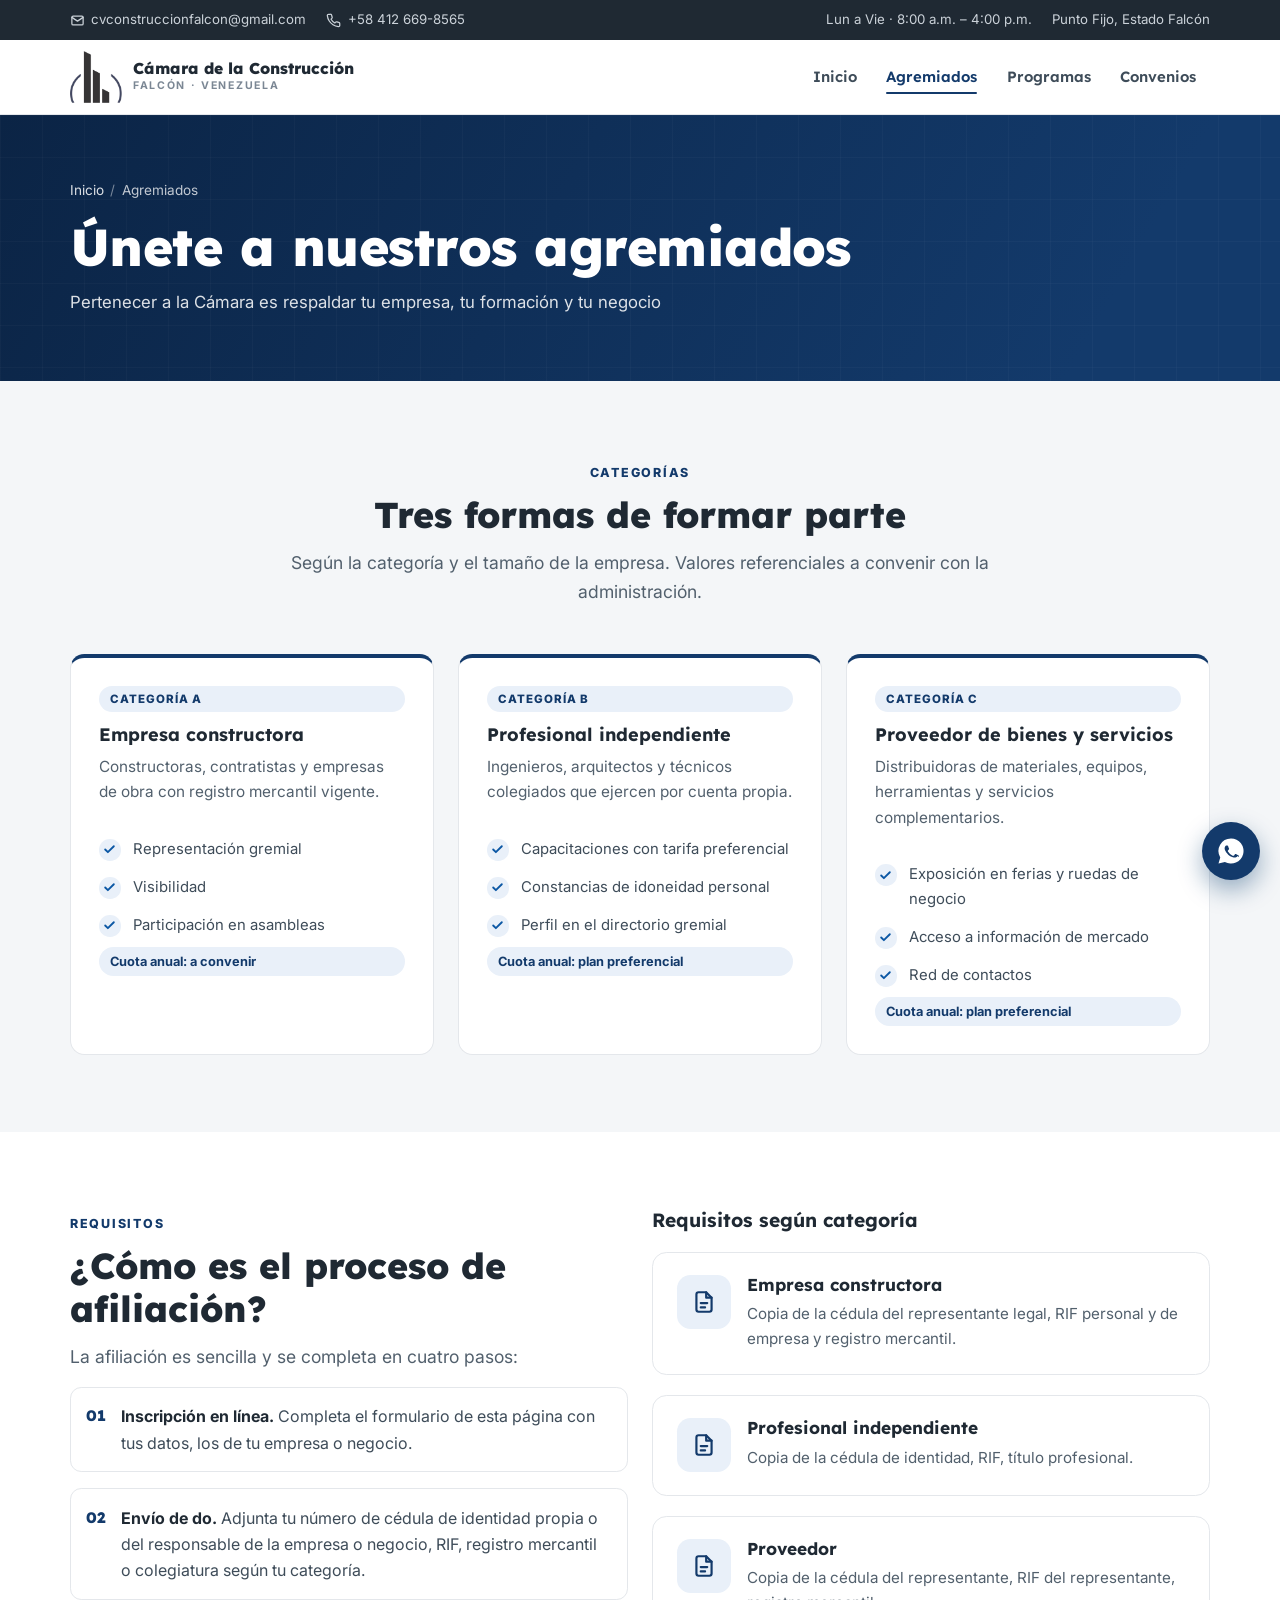
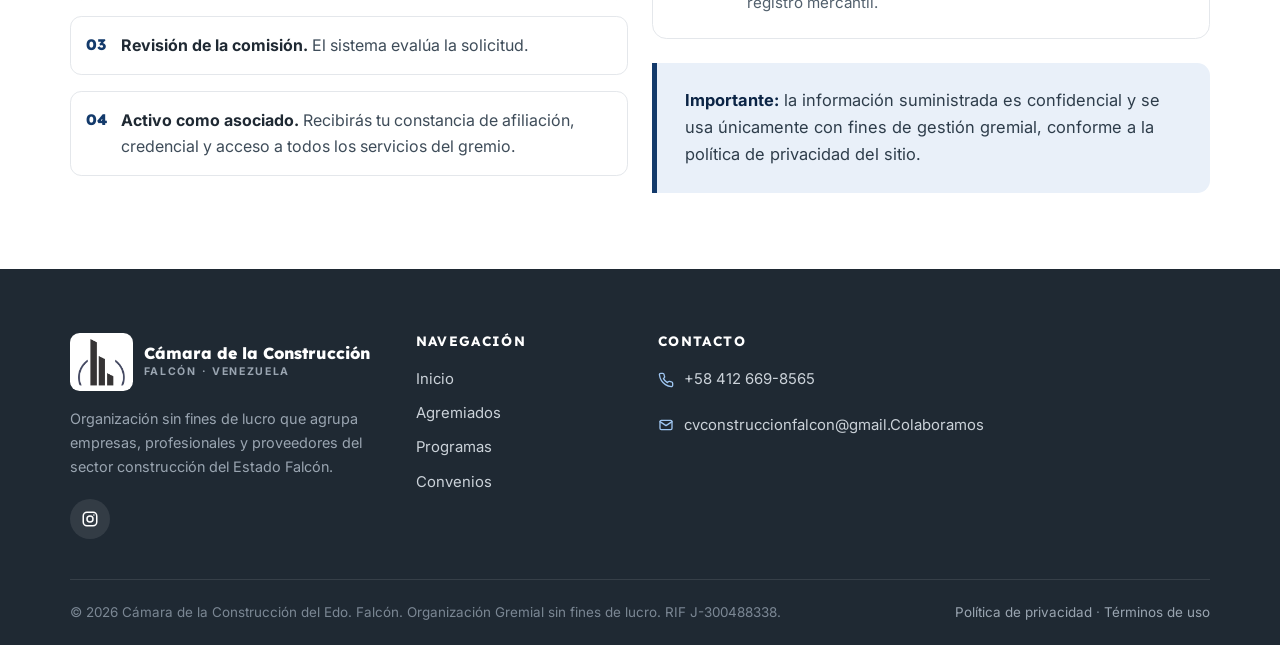
==== Cámara de Construcción del Estado Falcón/agremiados.html @ 19fb0d74 "interfaz" ====
<!DOCTYPE html>
<html lang="es">
<head>
  <meta charset="UTF-8">
  <meta name="viewport" content="width=device-width, initial-scale=1.0">
  <title>Agremiados | Cámara de la Construcción del Edo. Falcón</title>
  <meta name="description" content="Beneficios de asociarte a la Cámara de Construcción Falcón, requisitos de afiliación y formulario de inscripción para empresas, profesionales y proveedores del sector construcción.">
  <meta name="robots" content="index, follow">
  <link rel="canonical" href="https://camaraconstruccionfalcon.org.ve/agremiados.html">

  <meta property="og:type" content="website">
  <meta property="og:locale" content="es_VE">
  <meta property="og:site_name" content="Cámara de la Construcción del Edo. Falcón">
  <meta property="og:title" content="Agremiados| Cámara de la Construcción del Edo. Falcón">
  <meta property="og:description" content="Conoce los beneficios de pertenecer a la Cámara e inicia tu inscripción en línea.">
  <meta property="og:url" content="https://camaraconstruccionfalcon.org.ve/agremiados.html">

  <meta name="theme-color" content="#0b57a4">
  <link rel="icon" type="image/png" href="assets/img/logo-edificios.png">

  <link rel="preconnect" href="https://fonts.googleapis.com">
  <link rel="preconnect" href="https://fonts.gstatic.com" crossorigin>
  <link href="https://fonts.googleapis.com/css2?family=Lexend:wght@500;600;700;800&family=Inter:wght@400;500;600;700&display=swap" rel="stylesheet">
  <link rel="stylesheet" href="assets/css/styles.css">
</head>
<body>
  <a class="skip-link" href="#contenido">Saltar al contenido principal</a>

<div class="topbar">
    <div class="container topbar__inner">
      <div class="topbar__grupo">
        <a href="correo:cvconstruccionfalcon@gmail.com">
          <svg aria-hidden="true" viewBox="0 0 24 24" fill="none" stroke="currentColor" stroke-width="2" stroke-linecap="round" stroke-linejoin="round"><rect x="3" y="5" width="18" height="14" rx="2"/><path d="M3 7l9 6 9-6"/></svg>
          cvconstruccionfalcon@gmail.com
        </a>
        <a href="tel:+584126698565">
          <svg aria-hidden="true" viewBox="0 0 24 24" fill="none" stroke="currentColor" stroke-width="2" stroke-linecap="round" stroke-linejoin="round"><path d="M22 16.92v3a2 2 0 0 1-2.18 2 19.79 19.79 0 0 1-8.63-3.07 19.5 19.5 0 0 1-6-6A19.79 19.79 0 0 1 2.12 4.18 2 2 0 0 1 4.11 2h3a2 2 0 0 1 2 1.72c.13.96.36 1.9.7 2.81a2 2 0 0 1-.45 2.11L8.09 9.91a16 16 0 0 0 6 6l1.27-1.27a2 2 0 0 1 2.11-.45c.91.34 1.85.57 2.81.7A2 2 0 0 1 22 16.92z"/></svg>
          +58 412 669-8565
        </a>
      </div>
      <div class="topbar__grupo">
        <span>Lun a Vie · 8:00 a.m. – 4:00 p.m.</span>
        <span>Punto Fijo, Estado Falcón</span>
      </div>
    </div>
  </div>

   <!-- Encabezado principal -->
  <header class="site-header">
    <div class="container header-inner">
      <a class="brand" href="index.html" aria-label="Cámara de Construcción Falcón — Ir al inicio">
        <img class="brand__mark" src="assets/img/logo-edificios.png" alt="" width="52" height="52">
        <span>
          <span class="brand__nombre">Cámara de la Construcción</span>
          <span class="brand__lema">Falcón · Venezuela</span>
        </span>
      </a>

      <button class="nav-toggle" aria-expanded="false" aria-controls="nav-principal" aria-label="Abrir menú de navegación">
        <span></span><span></span><span></span>
      </button>

      <nav class="main-nav" id="nav-principal" aria-label="Navegación principal">
        <ul>
          <li><a href="index.html">Inicio</a></li>
          <li><a href="agremiados.html" aria-current="page">Agremiados</a></li>
          <li><a href="programas.html">Programas</a></li>
          <li><a href="convenios.html">Convenios</a></li>
        </ul>
      </nav>
    </div>
  </header>

  <main id="contenido">

    <section class="page-hero">
      <svg class="page-hero__bg" aria-hidden="true" preserveAspectRatio="none">
        <defs>
          <pattern id="plano" width="42" height="42" patternUnits="userSpaceOnUse">
            <path d="M42 0H0v42" fill="none" stroke="rgba(255,255,255,0.10)" stroke-width="1"/>
          </pattern>
        </defs>
        <rect width="100%" height="100%" fill="url(#plano)"/>
      </svg>
      <div class="container">
        <ol class="migas" aria-label="Ruta de navegación">
          <li><a href="index.html">Inicio</a></li>
          <li aria-current="page">Agremiados</li>
        </ol>
        <h1>Únete a nuestros agremiados</h1>
        <p>Pertenecer a la Cámara es respaldar tu empresa, tu formación  y tu negocio</p>
      </div>
    </section>

    <!-- ===== Tipos de asociado ===== -->
    <section class="section section--gris">
      <div class="container">
        <div class="section-header center">
          <span class="eyebrow">Categorías</span>
          <h2>Tres formas de formar parte</h2>
          <p class="lead">Según la categoría y el tamaño de la empresa. Valores referenciales a convenir con la administración.</p>
        </div>

        <div class="grid grid--3">
          <article class="tarjeta tarjeta--acento reveal">
            <span class="etiqueta">Categoría A</span>
            <h3 style="margin-top:.75rem">Empresa constructora</h3>
            <p>Constructoras, contratistas y empresas de obra con registro mercantil vigente.</p>
            <ul class="lista-check" style="margin-top:1rem;font-size:.93rem">
              <li>Representación gremial</li>
              <li>Visibilidad</li>
              <li>Participación en asambleas</li>
            </ul>
            <span class="precio-nota">Cuota anual: a convenir</span>
          </article>

          <article class="tarjeta tarjeta--acento reveal">
            <span class="etiqueta">Categoría B</span>
            <h3 style="margin-top:.75rem">Profesional independiente</h3>
            <p>Ingenieros, arquitectos y técnicos colegiados que ejercen por cuenta propia.</p>
            <ul class="lista-check" style="margin-top:1rem;font-size:.93rem">
              <li>Capacitaciones con tarifa preferencial</li>
              <li>Constancias de idoneidad personal</li>
              <li>Perfil en el directorio gremial</li>
            </ul>
            <span class="precio-nota">Cuota anual: plan preferencial</span>
          </article>

          <article class="tarjeta tarjeta--acento reveal">
            <span class="etiqueta">Categoría C</span>
            <h3 style="margin-top:.75rem">Proveedor de bienes y servicios</h3>
            <p>Distribuidoras de materiales, equipos, herramientas y servicios complementarios.</p>
            <ul class="lista-check" style="margin-top:1rem;font-size:.93rem">
              <li>Exposición en ferias y ruedas de negocio</li>
              <li>Acceso a información de mercado</li>
              <li>Red de contactos</li>
            </ul>
            <span class="precio-nota">Cuota anual: plan preferencial</span>
          </article>
        </div>
      </div>
    </section>

    <!-- ===== Requisitos ===== -->
    <section class="section">
      <div class="container">
        <div class="grid grid--2" style="align-items:start">
          <div class="reveal">
            <span class="eyebrow">Requisitos</span>
            <h2>¿Cómo es el proceso de afiliación?</h2>
            <p class="lead">La afiliación es sencilla y se completa en cuatro pasos:</p>
            <ol class="lista-numerada">
              <li><strong>Inscripción en línea.</strong> Completa el formulario de esta página con tus datos, los de tu empresa o negocio.</li>
              <li><strong>Envío de do.</strong> Adjunta tu número de cédula de identidad propia o del responsable de la empresa o negocio, RIF, registro mercantil o colegiatura según tu categoría.</li>
              <li><strong>Revisión de la comisión.</strong> El sistema evalúa la solicitud.</li>
              <li><strong>Activo como asociado.</strong> Recibirás tu constancia de afiliación, credencial y acceso a todos los servicios del gremio.</li>
            </ol>
          </div>

          <div class="reveal">
            <h3 style="margin-bottom:1.25rem">Requisitos según categoría</h3>
            <ul class="servicio-lista">
              <li>
                <div class="tarjeta__icono">
                  <svg aria-hidden="true" viewBox="0 0 24 24" fill="none" stroke="currentColor" stroke-width="2" stroke-linecap="round" stroke-linejoin="round"><path d="M14 3H7a2 2 0 0 0-2 2v14a2 2 0 0 0 2 2h10a2 2 0 0 0 2-2V8l-5-5z"/><path d="M14 3v5h5M9 13h6M9 17h4"/></svg>
                </div>
                <div>
                  <h3>Empresa constructora</h3>
                  <p>Copia de la cédula del representante legal, RIF personal y de empresa y registro mercantil.</p>
                </div>
              </li>
              <li>
                <div class="tarjeta__icono">
                  <svg aria-hidden="true" viewBox="0 0 24 24" fill="none" stroke="currentColor" stroke-width="2" stroke-linecap="round" stroke-linejoin="round"><path d="M14 3H7a2 2 0 0 0-2 2v14a2 2 0 0 0 2 2h10a2 2 0 0 0 2-2V8l-5-5z"/><path d="M14 3v5h5M9 13h6M9 17h4"/></svg>
                </div>
                <div>
                  <h3>Profesional independiente</h3>
                  <p>Copia de la cédula de identidad, RIF, título profesional.</p>
                </div>
              </li>
              <li>
                <div class="tarjeta__icono">
                  <svg aria-hidden="true" viewBox="0 0 24 24" fill="none" stroke="currentColor" stroke-width="2" stroke-linecap="round" stroke-linejoin="round"><path d="M14 3H7a2 2 0 0 0-2 2v14a2 2 0 0 0 2 2h10a2 2 0 0 0 2-2V8l-5-5z"/><path d="M14 3v5h5M9 13h6M9 17h4"/></svg>
                </div>
                <div>
                  <h3>Proveedor</h3>
                  <p>Copia de la cédula del representante, RIF del representante, registro mercantil.</p>
                </div>
              </li>
            </ul>
            <div class="destacado" style="margin-top:1.5rem">
              <p><strong>Importante:</strong> la información suministrada es confidencial y se usa únicamente con fines de gestión gremial, conforme a la política de privacidad del sitio.</p>
            </div>
          </div>
        </div>
      </div>
    </section>

  </main>

  <footer class="site-footer">
    <div class="container">
      <div class="footer-grid">
        <div>
          <div class="footer-marca">
            <img class="brand__mark" src="assets/img/logo-edificios.png" alt="" width="52" height="52">
            <span>
              <span class="brand__nombre">Cámara de la Construcción</span>
              <span class="brand__lema">Falcón · Venezuela</span>
            </span>
          </div>
          <p>Organización sin fines de lucro que agrupa empresas, profesionales y proveedores del sector construcción del Estado Falcón.</p>
          <div class="redes" aria-label="Redes sociales">
            <a href="#" aria-label="Instagram de la Cámara de Construcción Falcón"><svg aria-hidden="true" viewBox="0 0 24 24" fill="none" stroke="currentColor" stroke-width="2" stroke-linecap="round"><rect x="3" y="3" width="18" height="18" rx="5"/><circle cx="12" cy="12" r="4"/><circle cx="17.2" cy="6.8" r="1" fill="currentColor" stroke="none"/></svg></a>
          </div>
        </div>

        <div>
          <h4>Navegación</h4>
          <ul class="footer-lista">
            <li><a href="index.html">Inicio</a></li>
            <li><a href="agremiados.html">Agremiados</a></li>
            <li><a href="programas.html">Programas</a></li>
              <li><a href="convenios.html">Convenios</a></li>
          </ul>
        </div>


        <div>
          <h4>Contacto</h4>
          <ul class="footer-lista footer-contacto">
            <li>
              <svg aria-hidden="true" viewBox="0 0 24 24" fill="none" stroke="currentColor" stroke-width="2" stroke-linecap="round" stroke-linejoin="round"><path d="M22 16.92v3a2 2 0 0 1-2.18 2 19.79 19.79 0 0 1-8.63-3.07 19.5 19.5 0 0 1-6-6A19.79 19.79 0 0 1 2.12 4.18 2 2 0 0 1 4.11 2h3a2 2 0 0 1 2 1.72c.13.96.36 1.9.7 2.81a2 2 0 0 1-.45 2.11L8.09 9.91a16 16 0 0 0 6 6l1.27-1.27a2 2 0 0 1 2.11-.45c.91.34 1.85.57 2.81.7A2 2 0 0 1 22 16.92z"/></svg>
              <a href="tel:+582682510000">+58 412 669-8565</a>
            </li>
            <li>
              <svg aria-hidden="true" viewBox="0 0 24 24" fill="none" stroke="currentColor" stroke-width="2" stroke-linecap="round" stroke-linejoin="round"><rect x="3" y="5" width="18" height="14" rx="2"/><path d="M3 7l9 6 9-6"/></svg>
              <a href="mailto:info@camaraconstruccionfalcon.org.ve">cvconstruccionfalcon@gmail.Colaboramos</a>
            </li>
          </ul>
        </div>
      </div>

      <div class="footer-bottom">
        <span>© <span data-anio>2026</span> Cámara de la Construcción del Edo. Falcón. Organización Gremial sin fines de lucro. RIF J-300488338.</span>
        <span><a href="contacto.html">Política de privacidad</a> · <a href="contacto.html">Términos de uso</a></span>
      </div>
    </div>
  </footer>

  <a class="boton-whatsapp" href="https://wa.me/584126698565?text=Hola%2C%20deseo%20informaci%C3%B3n%20sobre%20la%20C%C3%A1mara%20de%20Construcci%C3%B3n%20Falc%C3%B3n" target="_blank" rel="noopener" aria-label="Escríbenos por WhatsApp">
    <svg aria-hidden="true" viewBox="0 0 24 24" fill="currentColor"><path d="M12 2a10 10 0 0 0-8.6 15.1L2 22l5.1-1.3A10 10 0 1 0 12 2zm5.3 14c-.2.6-1.2 1.2-1.7 1.2-.5.1-1 .1-3.2-.7-2.7-1.1-4.4-3.8-4.5-4-.1-.2-1-1.4-1-2.6s.6-1.8.9-2.1c.2-.2.5-.3.7-.3h.5c.2 0 .4 0 .6.5s.7 1.8.8 1.9c.1.1.1.3 0 .5s-.2.4-.3.6l-.5.5c-.2.2-.3.4-.1.7.2.3.8 1.3 1.7 2.1 1.2 1 2.1 1.4 2.4 1.5.3.1.5.1.7-.1s.7-.9.9-1.2c.2-.3.4-.2.7-.1l1.8.9c.3.2.5.2.6.4.1.1.1.7-.1 1.2z"/></svg>
  </a>

  <script src="assets/js/main.js" defer></script>
</body>
</html>
---- Cámara de Construcción del Estado Falcón/assets/css/styles.css ----
/* =========================================================
   Cámara de Construcción Falcón — Hoja de estilos principal
   Paleta institucional: Blanco · Gris · Azul
   ========================================================= */

:root {
  /* Azul institucional (acento, CTA, detalles) — azul marino Fedecámaras */
  --azul: #133a6b;
  --azul-oscuro: #0b2445;
  --azul-vivo: #1d5291;
  --azul-claro: #e9f0f9;
  --azul-borde: #c7d9ef;
  --carbon: #33343e;

  /* Grises (textos, separadores, fondos secundarios) */
  --gris-900: #1f2933;
  --gris-800: #2e3d4b;
  --gris-700: #3e4c59;
  --gris-600: #52606d;
  --gris-500: #7b8794;
  --gris-400: #9aa5b1;
  --gris-300: #cbd2d9;
  --gris-200: #e4e7eb;
  --gris-100: #f4f6f8;

  /* Blanco base */
  --blanco: #ffffff;

  --sombra-suave: 0 6px 24px rgba(15, 23, 42, 0.07);
  --sombra-card: 0 18px 40px rgba(11, 87, 164, 0.12);
  --radio: 0.9rem;
  --max: 1140px;

  --fuente-titulo: "Lexend", "Segoe UI", Roboto, Arial, sans-serif;
  --fuente-cuerpo: "Inter", Roboto, "Segoe UI", Arial, sans-serif;
}

/* ---------- Reset y base ---------- */
*,
*::before,
*::after {
  box-sizing: border-box;
}

html {
  scroll-behavior: smooth;
  scroll-padding-top: 6.5rem;
  -webkit-text-size-adjust: 100%;
}

body {
  margin: 0;
  font-family: var(--fuente-cuerpo);
  font-size: 1rem;
  line-height: 1.65;
  color: var(--gris-700);
  background: var(--blanco);
  -webkit-font-smoothing: antialiased;
}

img,
svg {
  max-width: 100%;
  display: block;
}

h1,
h2,
h3,
h4,
h5 {
  font-family: var(--fuente-titulo);
  color: var(--gris-900);
  line-height: 1.2;
  margin: 0 0 0.75rem;
  font-weight: 700;
}

h1 { font-size: clamp(2rem, 4.6vw, 3.25rem); font-weight: 800; letter-spacing: -0.01em; }
h2 { font-size: clamp(1.6rem, 3vw, 2.25rem); font-weight: 800; }
h3 { font-size: 1.2rem; }
p { margin: 0 0 1rem; }

a {
  color: var(--azul);
  text-decoration: none;
}

a:hover { text-decoration: underline; }

ul, ol { padding-left: 1.2rem; }

hr {
  border: 0;
  border-top: 1px solid var(--gris-200);
  margin: 2rem 0;
}

::selection { background: var(--azul); color: #fff; }

:focus-visible {
  outline: 3px solid var(--azul);
  outline-offset: 2px;
  border-radius: 4px;
}

/* ---------- Accesibilidad ---------- */
.skip-link {
  position: absolute;
  left: -9999px;
  top: 0;
  z-index: 999;
  background: var(--azul);
  color: #fff;
  padding: 0.75rem 1.25rem;
  font-weight: 700;
  border-radius: 0 0 0.5rem 0;
}

.skip-link:focus {
  left: 0;
}

.sr-only {
  position: absolute;
  width: 1px;
  height: 1px;
  padding: 0;
  margin: -1px;
  overflow: hidden;
  clip: rect(0 0 0 0);
  white-space: nowrap;
  border: 0;
}

/* ---------- Layout ---------- */
.container {
  width: min(var(--max), 92%);
  margin-inline: auto;
}

.section {
  padding: clamp(3rem, 6vw, 5rem) 0;
}

.section--gris { background: var(--gris-100); }
.section--azul {
  background: linear-gradient(120deg, var(--azul-oscuro), var(--azul) 70%);
  color: rgba(255, 255, 255, 0.9);
}
.section--azul h2,
.section--azul h3 { color: #fff; }

.section-header {
  max-width: 730px;
  margin-bottom: clamp(2rem, 4vw, 3rem);
}

.section-header.center {
  text-align: center;
  margin-inline: auto;
}

.eyebrow {
  display: inline-block;
  font-size: 0.78rem;
  font-weight: 800;
  letter-spacing: 0.14em;
  text-transform: uppercase;
  color: var(--azul);
  margin-bottom: 0.6rem;
}

.section--azul .eyebrow { color: #9ec5f0; }

.lead {
  font-size: 1.1rem;
  color: var(--gris-600);
}

.section--azul .lead { color: rgba(255, 255, 255, 0.85); }

.grid {
  display: grid;
  gap: 1.5rem;
}

.grid--2 { grid-template-columns: repeat(auto-fit, minmax(320px, 1fr)); }
.grid--3 { grid-template-columns: repeat(auto-fit, minmax(270px, 1fr)); }
.grid--4 { grid-template-columns: repeat(auto-fit, minmax(230px, 1fr)); }

.text-center { text-align: center; }

/* ---------- Botones ---------- */
.btn {
  display: inline-flex;
  align-items: center;
  justify-content: center;
  gap: 0.5rem;
  padding: 0.85rem 1.7rem;
  border-radius: 0.55rem;
  border: 2px solid transparent;
  font-family: var(--fuente-titulo);
  font-weight: 700;
  font-size: 0.95rem;
  line-height: 1.2;
  cursor: pointer;
  text-align: center;
  transition: background-color 0.2s ease, color 0.2s ease,
    border-color 0.2s ease, transform 0.2s ease, box-shadow 0.2s ease;
}

.btn:hover { text-decoration: none; transform: translateY(-2px); }

.btn--primario {
  background: var(--azul);
  color: #fff;
  box-shadow: 0 8px 20px rgba(11, 87, 164, 0.28);
}
.btn--primario:hover { background: var(--azul-oscuro); color: #fff; }

.btn--contorno {
  background: #fff;
  border-color: var(--azul);
  color: var(--azul);
}
.btn--contorno:hover { background: var(--azul-claro); }

.btn--claro {
  background: #fff;
  color: var(--azul-oscuro);
}
.btn--claro:hover { background: var(--azul-claro); color: var(--azul-oscuro); }

.btn--linea-clara {
  border-color: rgba(255, 255, 255, 0.65);
  color: #fff;
  background: transparent;
}
.btn--linea-clara:hover {
  background: rgba(255, 255, 255, 0.14);
  border-color: #fff;
  color: #fff;
}

.btn--bloque { width: 100%; }

.enlace-flecha {
  display: inline-flex;
  align-items: center;
  gap: 0.4rem;
  font-weight: 700;
  font-family: var(--fuente-titulo);
  font-size: 0.92rem;
}
.enlace-flecha::after { content: "→"; transition: transform 0.2s ease; }
.enlace-flecha:hover::after { transform: translateX(4px); }

/* ---------- Barra superior ---------- */
.topbar {
  background: var(--gris-900);
  color: var(--gris-300);
  font-size: 0.83rem;
}

.topbar__inner {
  display: flex;
  align-items: center;
  justify-content: space-between;
  gap: 1rem;
  min-height: 40px;
  flex-wrap: wrap;
  padding: 0.35rem 0;
}

.topbar__grupo {
  display: flex;
  align-items: center;
  gap: 1.25rem;
  flex-wrap: wrap;
}

.topbar a {
  color: var(--gris-300);
  display: inline-flex;
  align-items: center;
  gap: 0.4rem;
}
.topbar a:hover { color: #fff; }
.topbar svg { width: 15px; height: 15px; }

/* ---------- Encabezado y navegación ---------- */
.site-header {
  position: sticky;
  top: 0;
  z-index: 100;
  background: var(--blanco);
  border-bottom: 1px solid var(--gris-200);
  transition: box-shadow 0.25s ease;
}

.site-header.is-scrolled { box-shadow: var(--sombra-suave); }

.header-inner {
  display: flex;
  align-items: center;
  justify-content: space-between;
  gap: 1rem;
  min-height: 74px;
  position: relative;
}

.brand {
  display: flex;
  align-items: center;
  gap: 0.7rem;
  color: var(--gris-900);
}
.brand:hover { text-decoration: none; }

.brand__mark { height: 52px; width: auto; flex-shrink: 0; }

.brand__nombre {
  display: block;
  font-family: var(--fuente-titulo);
  font-weight: 800;
  font-size: 0.98rem;
  line-height: 1.15;
  color: var(--gris-900);
}

.brand__lema {
  display: block;
  font-size: 0.66rem;
  font-weight: 700;
  letter-spacing: 0.16em;
  text-transform: uppercase;
  color: var(--gris-500);
}

.main-nav ul {
  display: flex;
  align-items: center;
  gap: 0.15rem;
  list-style: none;
  margin: 0;
  padding: 0;
}

.main-nav a {
  display: block;
  padding: 0.55rem 0.85rem;
  font-family: var(--fuente-titulo);
  font-weight: 600;
  font-size: 0.93rem;
  color: var(--gris-700);
  border-radius: 0.45rem;
  position: relative;
}
.main-nav a:hover {
  color: var(--azul);
  background: var(--azul-claro);
  text-decoration: none;
}

.main-nav a[aria-current="page"] { color: var(--azul); }
.main-nav a[aria-current="page"]::after {
  content: "";
  position: absolute;
  left: 0.85rem;
  right: 0.85rem;
  bottom: 0.25rem;
  height: 2px;
  background: var(--azul);
  border-radius: 2px;
}

.nav-cta a {
  background: var(--azul);
  color: #fff;
  margin-left: 0.5rem;
  border-radius: 0.5rem;
  padding: 0.55rem 1.15rem;
}
.nav-cta a:hover { background: var(--azul-oscuro); color: #fff; }
.nav-cta a[aria-current="page"]::after { display: none; }

.nav-toggle {
  display: none;
  flex-direction: column;
  justify-content: center;
  gap: 5px;
  width: 46px;
  height: 46px;
  padding: 10px;
  background: var(--azul-claro);
  border: 1px solid var(--azul-borde);
  border-radius: 0.5rem;
  cursor: pointer;
}

.nav-toggle span {
  display: block;
  height: 2.5px;
  width: 100%;
  background: var(--azul);
  border-radius: 2px;
  transition: transform 0.25s ease, opacity 0.2s ease;
}

.nav-toggle[aria-expanded="true"] span:nth-child(1) { transform: translateY(7.5px) rotate(45deg); }
.nav-toggle[aria-expanded="true"] span:nth-child(2) { opacity: 0; }
.nav-toggle[aria-expanded="true"] span:nth-child(3) { transform: translateY(-7.5px) rotate(-45deg); }

/* ---------- Hero (Inicio) ---------- */
.hero {
  position: relative;
  overflow: hidden;
  color: #fff;
  background: linear-gradient(125deg, var(--azul-oscuro) 0%, var(--azul) 62%, var(--azul-vivo) 100%);
  padding: clamp(3.5rem, 8vw, 6rem) 0 clamp(4.5rem, 9vw, 6.5rem);
}

.hero__bg {
  position: absolute;
  inset: 0;
  width: 100%;
  height: 100%;
  pointer-events: none;
}

.hero__contenido {
  position: relative;
  max-width: 720px;
}

.hero .eyebrow {
  background: rgba(255, 255, 255, 0.14);
  padding: 0.4rem 0.9rem;
  border-radius: 999px;
  border: 1px solid rgba(255, 255, 255, 0.25);
  color: #fff;
  margin-bottom: 1.1rem;
}

.hero h1 { color: #fff; margin-bottom: 1.1rem; }

.hero__texto {
  font-size: clamp(1.02rem, 2vw, 1.18rem);
  color: rgba(255, 255, 255, 0.88);
  max-width: 620px;
  margin-bottom: 1.9rem;
}

.hero__acciones {
  display: flex;
  flex-wrap: wrap;
  gap: 0.9rem;
  margin-bottom: 1.6rem;
}

.hero__confianza {
  display: flex;
  align-items: center;
  gap: 0.55rem;
  font-size: 0.9rem;
  color: rgba(255, 255, 255, 0.8);
}
.hero__confianza svg { width: 18px; height: 18px; flex-shrink: 0; }

/* ---------- Estadísticas ---------- */
.estadisticas {
  position: relative;
  z-index: 2;
  margin-top: -3.2rem;
}

.estadisticas__caja {
  background: #fff;
  border: 1px solid var(--gris-200);
  border-radius: var(--radio);
  box-shadow: var(--sombra-suave);
  display: grid;
  grid-template-columns: repeat(3, 1fr);
  overflow: hidden;
}

.estadistica {
  padding: 1.6rem 1.25rem;
  text-align: center;
  border-right: 1px solid var(--gris-200);
}
.estadistica:last-child { border-right: 0; }

.estadistica__num {
  display: block;
  font-family: var(--fuente-titulo);
  font-weight: 800;
  font-size: clamp(1.7rem, 3vw, 2.3rem);
  color: var(--azul);
  line-height: 1.1;
}

.estadistica__label {
  font-size: 0.85rem;
  color: var(--gris-500);
  font-weight: 600;
}

/* ---------- Tarjetas ---------- */
.tarjeta {
  background: #fff;
  border: 1px solid var(--gris-200);
  border-radius: var(--radio);
  padding: 1.75rem;
  height: 100%;
  display: flex;
  flex-direction: column;
  transition: transform 0.25s ease, box-shadow 0.25s ease, border-color 0.25s ease;
}

.tarjeta:hover {
  transform: translateY(-5px);
  box-shadow: var(--sombra-card);
  border-color: var(--azul-borde);
}

.tarjeta__icono {
  width: 54px;
  height: 54px;
  border-radius: 0.85rem;
  background: var(--azul-claro);
  color: var(--azul);
  display: grid;
  place-items: center;
  margin-bottom: 1.1rem;
}
.tarjeta__icono svg { width: 26px; height: 26px; }

.tarjeta h3 { font-size: 1.13rem; margin-bottom: 0.5rem; }
.tarjeta p { color: var(--gris-600); font-size: 0.96rem; flex-grow: 0; }
.tarjeta .enlace-flecha { margin-top: auto; padding-top: 0.9rem; }

.tarjeta--acento {
  border-top: 4px solid var(--azul);
}

.tarjeta--sobre-fondo {
  background: rgba(255, 255, 255, 0.07);
  border-color: rgba(255, 255, 255, 0.18);
}
.tarjeta--sobre-fondo h3 { color: #fff; }
.tarjeta--sobre-fondo p { color: rgba(255, 255, 255, 0.82); }
.tarjeta--sobre-fondo .tarjeta__icono {
  background: rgba(255, 255, 255, 0.15);
  color: #fff;
}

/* Lista de puntos con checks */
.lista-check {
  list-style: none;
  padding: 0;
  margin: 0;
  display: grid;
  gap: 0.85rem;
}

.lista-check li {
  position: relative;
  padding-left: 2.1rem;
  color: var(--gris-700);
}

.lista-check li::before {
  content: "";
  position: absolute;
  left: 0;
  top: 0.15rem;
  width: 1.35rem;
  height: 1.35rem;
  border-radius: 50%;
  background: var(--azul-claro) url("data:image/svg+xml,%3Csvg xmlns='http://www.w3.org/2000/svg' viewBox='0 0 24 24' fill='none' stroke='%230b57a4' stroke-width='3.4' stroke-linecap='round' stroke-linejoin='round'%3E%3Cpolyline points='20 6 9 17 4 12'/%3E%3C/svg%3E") center / 62% no-repeat;
}

.lista-numerada {
  list-style: none;
  counter-reset: paso;
  padding: 0;
  margin: 0;
  display: grid;
  gap: 1rem;
}

.lista-numerada li {
  counter-increment: paso;
  position: relative;
  padding-left: 3.1rem;
  background: #fff;
  border: 1px solid var(--gris-200);
  border-radius: 0.7rem;
  padding-top: 0.95rem;
  padding-bottom: 0.95rem;
  padding-right: 1.25rem;
}

.lista-numerada li::before {
  content: counter(paso, decimal-leading-zero);
  position: absolute;
  left: 0.95rem;
  top: 0.95rem;
  font-family: var(--fuente-titulo);
  font-weight: 800;
  color: var(--azul);
  font-size: 0.95rem;
}

.lista-numerada strong { color: var(--gris-900); }

/* ---------- Página interior: encabezado ---------- */
.page-hero {
  position: relative;
  overflow: hidden;
  background: linear-gradient(120deg, var(--azul-oscuro), var(--azul) 85%);
  color: #fff;
  padding: clamp(2.6rem, 6vw, 4rem) 0;
}

.page-hero__bg {
  position: absolute;
  inset: 0;
  width: 100%;
  height: 100%;
  opacity: 0.5;
  pointer-events: none;
}

.page-hero .container { position: relative; }

.migas {
  list-style: none;
  display: flex;
  flex-wrap: wrap;
  gap: 0.4rem;
  padding: 0;
  margin: 0 0 0.9rem;
  font-size: 0.85rem;
  color: rgba(255, 255, 255, 0.75);
}
.migas a { color: rgba(255, 255, 255, 0.85); }
.migas a:hover { color: #fff; }
.migas li:not(:last-child)::after { content: "/"; margin-left: 0.4rem; opacity: 0.6; }

.page-hero h1 { color: #fff; margin-bottom: 0.7rem; }
.page-hero p {
  color: rgba(255, 255, 255, 0.86);
  max-width: 640px;
  margin: 0;
  font-size: 1.05rem;
}

/* ---------- Bloque de cita / misión-visión ---------- */
.destacado {
  background: var(--azul-claro);
  border-left: 5px solid var(--azul);
  border-radius: 0 0.8rem 0.8rem 0;
  padding: 1.5rem 1.75rem;
}

.destacado p {
  margin: 0;
  color: var(--gris-800);
  font-size: 1.03rem;
}

.destacado strong { color: var(--azul-oscuro); }

/* Misión / Visión en 2 columnas */
.mv {
  display: grid;
  grid-template-columns: repeat(auto-fit, minmax(300px, 1fr));
  gap: 1.5rem;
}

.mv__item {
  background: #fff;
  border: 1px solid var(--gris-200);
  border-radius: var(--radio);
  padding: 2rem;
  position: relative;
  overflow: hidden;
}

.mv__item::before {
  content: "";
  position: absolute;
  top: 0;
  left: 0;
  width: 100%;
  height: 4px;
  background: linear-gradient(90deg, var(--azul), var(--azul-vivo));
}

.mv__item .tarjeta__icono { margin-bottom: 0.9rem; }
.mv__item p { color: var(--gris-600); margin: 0; }

/* ---------- Línea de tiempo (historia) ---------- */
.tiempo {
  list-style: none;
  margin: 0;
  padding: 0 0 0 2rem;
  position: relative;
  display: grid;
  gap: 1.75rem;
}

.tiempo::before {
  content: "";
  position: absolute;
  left: 7px;
  top: 6px;
  bottom: 6px;
  width: 2px;
  background: var(--azul-borde);
}

.tiempo li { position: relative; }

.tiempo li::before {
  content: "";
  position: absolute;
  left: -2rem;
  top: 0.45rem;
  width: 16px;
  height: 16px;
  border-radius: 50%;
  background: #fff;
  border: 4px solid var(--azul);
}

.tiempo__anio {
  font-family: var(--fuente-titulo);
  font-weight: 800;
  color: var(--azul);
  font-size: 1.05rem;
  display: block;
  margin-bottom: 0.15rem;
}

.tiempo p { margin: 0; color: var(--gris-600); }

/* ---------- Junta directiva ---------- */
.miembro {
  background: #fff;
  border: 1px solid var(--gris-200);
  border-radius: var(--radio);
  padding: 1.75rem 1.25rem;
  text-align: center;
  transition: transform 0.25s ease, box-shadow 0.25s ease;
}
.miembro:hover { transform: translateY(-4px); box-shadow: var(--sombra-card); }

.miembro__avatar {
  width: 86px;
  height: 86px;
  margin: 0 auto 1rem;
  border-radius: 50%;
  background: linear-gradient(135deg, var(--azul), var(--azul-vivo));
  color: #fff;
  display: grid;
  place-items: center;
  font-family: var(--fuente-titulo);
  font-weight: 800;
  font-size: 1.7rem;
}

.miembro h3 { font-size: 1.05rem; margin-bottom: 0.2rem; }
.miembro__cargo {
  display: block;
  color: var(--azul);
  font-size: 0.85rem;
  font-weight: 700;
  text-transform: uppercase;
  letter-spacing: 0.06em;
  margin-bottom: 0.5rem;
}
.miembro p { font-size: 0.88rem; color: var(--gris-500); margin: 0; }

/* ---------- Beneficios / servicios ---------- */
.servicio-lista {
  list-style: none;
  padding: 0;
  margin: 0;
  display: grid;
  gap: 1.25rem;
}

.servicio-lista li {
  display: flex;
  gap: 1rem;
  background: #fff;
  border: 1px solid var(--gris-200);
  border-radius: var(--radio);
  padding: 1.4rem 1.5rem;
  transition: border-color 0.25s ease, box-shadow 0.25s ease;
}
.servicio-lista li:hover {
  border-color: var(--azul-borde);
  box-shadow: var(--sombra-card);
}

.servicio-lista .tarjeta__icono { margin-bottom: 0; flex-shrink: 0; }
.servicio-lista h3 { font-size: 1.08rem; margin-bottom: 0.35rem; }
.servicio-lista p { margin: 0; color: var(--gris-600); font-size: 0.95rem; }

.precio-nota {
  display: inline-block;
  margin-top: 0.6rem;
  font-size: 0.8rem;
  font-weight: 700;
  color: var(--azul);
  background: var(--azul-claro);
  padding: 0.25rem 0.7rem;
  border-radius: 999px;
}

/* Acordeón de preguntas frecuentes */
.acordeon details {
  background: #fff;
  border: 1px solid var(--gris-200);
  border-radius: 0.75rem;
  margin-bottom: 0.85rem;
  overflow: hidden;
}

.acordeon summary {
  cursor: pointer;
  padding: 1.1rem 1.4rem;
  font-family: var(--fuente-titulo);
  font-weight: 700;
  color: var(--gris-900);
  list-style: none;
  position: relative;
  padding-right: 3rem;
}

.acordeon summary::-webkit-details-marker { display: none; }

.acordeon summary::after {
  content: "+";
  position: absolute;
  right: 1.3rem;
  top: 50%;
  transform: translateY(-50%);
  font-size: 1.4rem;
  color: var(--azul);
  font-weight: 700;
  transition: transform 0.2s ease;
}

.acordeon details[open] summary::after { content: "−"; }
.acordeon details[open] summary { background: var(--azul-claro); color: var(--azul-oscuro); }

.acordeon .acordeon__cuerpo {
  padding: 0 1.4rem 1.2rem;
  color: var(--gris-600);
}
.acordeon .acordeon__cuerpo p:last-child { margin-bottom: 0; }

/* ---------- Noticias ---------- */
.etiqueta {
  display: inline-block;
  background: var(--azul-claro);
  color: var(--azul);
  font-size: 0.72rem;
  font-weight: 800;
  letter-spacing: 0.08em;
  text-transform: uppercase;
  padding: 0.22rem 0.7rem;
  border-radius: 999px;
}

.etiqueta--gris { background: var(--gris-200); color: var(--gris-700); }

.noticia {
  background: #fff;
  border: 1px solid var(--gris-200);
  border-radius: var(--radio);
  overflow: hidden;
  display: flex;
  flex-direction: column;
  height: 100%;
  transition: transform 0.25s ease, box-shadow 0.25s ease;
}
.noticia:hover { transform: translateY(-5px); box-shadow: var(--sombra-card); }

.noticia__media {
  aspect-ratio: 16 / 9;
  display: grid;
  place-items: center;
  color: #fff;
  position: relative;
  overflow: hidden;
}

.noticia__media svg { width: 52px; height: 52px; opacity: 0.95; position: relative; }

.noticia__media::after {
  content: "";
  position: absolute;
  inset: 0;
  background-image: radial-gradient(rgba(255, 255, 255, 0.16) 1.2px, transparent 1.3px);
  background-size: 16px 16px;
}

.tono-1 { background: linear-gradient(135deg, var(--azul-oscuro), var(--azul)); }
.tono-2 { background: linear-gradient(135deg, var(--azul), var(--azul-vivo)); }
.tono-3 { background: linear-gradient(135deg, var(--gris-700), var(--gris-500)); }
.tono-4 { background: linear-gradient(135deg, #0d4f8f, #2f7fd1); }

.noticia__cuerpo {
  padding: 1.4rem 1.5rem 1.6rem;
  display: flex;
  flex-direction: column;
  flex-grow: 1;
}

.noticia__meta {
  display: flex;
  align-items: center;
  gap: 0.75rem;
  font-size: 0.78rem;
  color: var(--gris-500);
  text-transform: uppercase;
  letter-spacing: 0.05em;
  font-weight: 600;
  margin-bottom: 0.7rem;
}

.noticia h3 { font-size: 1.08rem; margin-bottom: 0.5rem; }
.noticia h3 a { color: var(--gris-900); }
.noticia h3 a:hover { color: var(--azul); text-decoration: none; }
.noticia p { font-size: 0.93rem; color: var(--gris-600); }

.noticia--destacada {
  display: grid;
  grid-template-columns: 1.05fr 1fr;
  align-items: stretch;
}
.noticia--destacada .noticia__media { aspect-ratio: auto; min-height: 260px; }
.noticia--destacada h3 { font-size: clamp(1.3rem, 2.4vw, 1.7rem); }
.noticia--destacada .noticia__cuerpo { justify-content: center; padding: 2rem; }

.filtros {
  display: flex;
  flex-wrap: wrap;
  gap: 0.6rem;
  margin-bottom: 2rem;
}

.filtro-btn {
  border: 1px solid var(--gris-300);
  background: #fff;
  color: var(--gris-700);
  font-family: var(--fuente-titulo);
  font-weight: 600;
  font-size: 0.88rem;
  padding: 0.5rem 1.15rem;
  border-radius: 999px;
  cursor: pointer;
  transition: all 0.2s ease;
}
.filtro-btn:hover { border-color: var(--azul); color: var(--azul); }
.filtro-btn[aria-pressed="true"] {
  background: var(--azul);
  border-color: var(--azul);
  color: #fff;
}

/* ---------- Aliados ---------- */
.aliados {
  display: grid;
  grid-template-columns: repeat(auto-fit, minmax(160px, 1fr));
  gap: 1rem;
}

.aliado {
  background: #fff;
  border: 1px dashed var(--gris-300);
  border-radius: 0.8rem;
  padding: 1.5rem 1rem;
  text-align: center;
  color: var(--gris-500);
  font-family: var(--fuente-titulo);
  font-weight: 700;
  font-size: 0.88rem;
  display: grid;
  place-items: center;
  gap: 0.5rem;
  min-height: 105px;
  transition: border-color 0.2s ease, color 0.2s ease, transform 0.2s ease;
}
.aliado:hover { border-color: var(--azul); color: var(--azul); transform: translateY(-3px); }
.aliado svg { width: 26px; height: 26px; color: var(--gris-400); }
.aliado:hover svg { color: var(--azul); }

/* ---------- Banda CTA ---------- */
.banda-cta {
  background: linear-gradient(120deg, var(--azul-oscuro), var(--azul) 75%);
  color: #fff;
  border-radius: 1.15rem;
  padding: clamp(2.2rem, 5vw, 3.25rem);
  display: flex;
  flex-wrap: wrap;
  align-items: center;
  justify-content: space-between;
  gap: 1.5rem;
  position: relative;
  overflow: hidden;
}

.banda-cta h2 { color: #fff; margin-bottom: 0.5rem; font-size: clamp(1.5rem, 3vw, 2rem); }
.banda-cta p { margin: 0; color: rgba(255, 255, 255, 0.85); max-width: 560px; }
.banda-cta__acciones { display: flex; flex-wrap: wrap; gap: 0.8rem; }

/* ---------- Formularios ---------- */
.formulario {
  background: #fff;
  border: 1px solid var(--gris-200);
  border-radius: var(--radio);
  padding: clamp(1.5rem, 4vw, 2.5rem);
  box-shadow: var(--sombra-suave);
}

.formulario h2 { font-size: 1.5rem; }

.formulario__intro {
  color: var(--gris-600);
  font-size: 0.95rem;
  margin-bottom: 1.75rem;
}

.form-grid {
  display: grid;
  grid-template-columns: repeat(2, minmax(0, 1fr));
  gap: 1.2rem;
}

.campo { margin-bottom: 0; }
.campo--completo { grid-column: 1 / -1; }

.campo label {
  display: block;
  font-weight: 700;
  font-size: 0.9rem;
  color: var(--gris-800);
  margin-bottom: 0.4rem;
}

.campo .obligatorio { color: var(--azul); }

.campo input,
.campo select,
.campo textarea {
  width: 100%;
  font: inherit;
  font-size: 0.97rem;
  color: var(--gris-900);
  background: #fff;
  border: 1px solid var(--gris-300);
  border-radius: 0.55rem;
  padding: 0.78rem 1rem;
  transition: border-color 0.2s ease, box-shadow 0.2s ease;
}

.campo textarea { min-height: 140px; resize: vertical; }

.campo input:focus,
.campo select:focus,
.campo textarea:focus {
  outline: none;
  border-color: var(--azul);
  box-shadow: 0 0 0 3px rgba(11, 87, 164, 0.18);
}

.campo input[aria-invalid="true"],
.campo select[aria-invalid="true"],
.campo textarea[aria-invalid="true"] {
  border-color: #b3261e;
  background: #fdf6f5;
}

.error-msg {
  display: none;
  color: #b3261e;
  font-size: 0.82rem;
  margin-top: 0.35rem;
  font-weight: 600;
}

.error-msg.is-visible { display: block; }

.campo .ayuda {
  font-size: 0.82rem;
  color: var(--gris-500);
  margin-top: 0.35rem;
}

/* Trampa anti-spam invisible para robots */
.trampa-antispam {
  position: absolute !important;
  left: -9999px !important;
  width: 1px;
  height: 1px;
  overflow: hidden;
}

.verificacion {
  background: var(--gris-100);
  border: 1px dashed var(--gris-300);
  border-radius: 0.55rem;
  padding: 0.9rem 1.1rem;
}

.verificacion label { margin-bottom: 0.5rem; }
.verificacion__fila { display: flex; gap: 0.7rem; align-items: center; flex-wrap: wrap; }
.verificacion__fila input { max-width: 130px; margin: 0; }
.verificacion__pregunta {
  font-family: var(--fuente-titulo);
  font-weight: 800;
  color: var(--azul-oscuro);
  font-size: 1.05rem;
}

.formulario__pie {
  display: flex;
  flex-wrap: wrap;
  align-items: center;
  justify-content: space-between;
  gap: 1rem;
  margin-top: 1.5rem;
}

.formulario__pie .ayuda { font-size: 0.83rem; color: var(--gris-500); max-width: 330px; margin: 0; }

.aviso-exito {
  display: none;
  background: #e9f7ef;
  border: 1px solid #b7e1c4;
  color: #14532d;
  border-radius: 0.7rem;
  padding: 1.4rem 1.5rem;
  margin-bottom: 1.5rem;
}
.aviso-exito.is-visible { display: block; }
.aviso-exito strong { display: block; font-family: var(--fuente-titulo); font-size: 1.05rem; margin-bottom: 0.3rem; }
.aviso-exito p { margin: 0; font-size: 0.95rem; }

.check-consentimiento {
  display: flex;
  gap: 0.65rem;
  align-items: flex-start;
  font-size: 0.87rem;
  color: var(--gris-600);
}
.check-consentimiento input {
  width: 18px;
  height: 18px;
  margin-top: 0.2rem;
  flex-shrink: 0;
  accent-color: var(--azul);
}

/* ---------- Contacto ---------- */
.contacto-grid {
  display: grid;
  grid-template-columns: 1.15fr 0.85fr;
  gap: 2rem;
  align-items: start;
}

.datos-contacto {
  display: grid;
  gap: 1.1rem;
}

.dato {
  display: flex;
  gap: 1rem;
  background: #fff;
  border: 1px solid var(--gris-200);
  border-radius: 0.85rem;
  padding: 1.25rem 1.4rem;
  transition: border-color 0.2s ease;
}
.dato:hover { border-color: var(--azul-borde); }

.dato .tarjeta__icono { margin-bottom: 0; width: 46px; height: 46px; flex-shrink: 0; }
.dato .tarjeta__icono svg { width: 22px; height: 22px; }
.dato h3 { font-size: 0.98rem; margin-bottom: 0.25rem; }
.dato p { margin: 0; color: var(--gris-600); font-size: 0.93rem; }
.dato a { color: var(--azul); font-weight: 600; }

.mapa {
  border: 1px solid var(--gris-200);
  border-radius: var(--radio);
  overflow: hidden;
  box-shadow: var(--sombra-suave);
  background: var(--gris-100);
}

.mapa iframe {
  display: block;
  width: 100%;
  height: 380px;
  border: 0;
  filter: saturate(0.85);
}

.mapa__pie {
  padding: 0.85rem 1.25rem;
  font-size: 0.85rem;
  color: var(--gris-500);
  background: #fff;
  border-top: 1px solid var(--gris-200);
  display: flex;
  justify-content: space-between;
  gap: 1rem;
  flex-wrap: wrap;
}

/* ---------- Pie de página ---------- */
.site-footer {
  background: var(--gris-900);
  color: var(--gris-300);
  padding-top: clamp(2.8rem, 6vw, 4rem);
  font-size: 0.93rem;
}

.footer-grid {
  display: grid;
  grid-template-columns: 1.5fr repeat(3, 1fr);
  gap: 2.25rem;
  padding-bottom: 2.5rem;
}

.site-footer h4 {
  color: #fff;
  font-size: 0.85rem;
  text-transform: uppercase;
  letter-spacing: 0.1em;
  margin-bottom: 1.1rem;
}

.site-footer p { color: var(--gris-400); font-size: 0.9rem; }

.footer-marca { display: flex; align-items: center; gap: 0.7rem; margin-bottom: 1rem; }
.footer-marca .brand__mark { background: #fff; padding: 0.35rem 0.5rem; border-radius: 0.6rem; height: 58px; }
.footer-marca .brand__nombre { color: #fff; font-size: 1rem; }
.footer-marca .brand__lema { color: var(--gris-400); }

.footer-lista { list-style: none; margin: 0; padding: 0; display: grid; gap: 0.6rem; }
.footer-lista a { color: var(--gris-300); }
.footer-lista a:hover { color: #9ec5f0; text-decoration: underline; }

.footer-contacto li {
  display: flex;
  gap: 0.6rem;
  align-items: flex-start;
  color: var(--gris-300);
  margin-bottom: 0.7rem;
}
.footer-contacto svg { width: 16px; height: 16px; flex-shrink: 0; margin-top: 0.3rem; color: #9ec5f0; }

.redes { display: flex; gap: 0.6rem; margin-top: 1.25rem; }

.redes a {
  width: 40px;
  height: 40px;
  border-radius: 50%;
  background: rgba(255, 255, 255, 0.09);
  display: grid;
  place-items: center;
  color: #fff;
  transition: background-color 0.2s ease, transform 0.2s ease;
}
.redes a:hover { background: var(--azul); transform: translateY(-3px); }
.redes svg { width: 18px; height: 18px; }

.footer-bottom {
  border-top: 1px solid rgba(255, 255, 255, 0.1);
  padding: 1.35rem 0;
  display: flex;
  flex-wrap: wrap;
  justify-content: space-between;
  gap: 0.75rem;
  font-size: 0.84rem;
  color: var(--gris-500);
}

.footer-bottom a { color: var(--gris-400); }
.footer-bottom a:hover { color: #9ec5f0; }

/* ---------- Animaciones de entrada ---------- */
.reveal {
  opacity: 0;
  transform: translateY(20px);
  transition: opacity 0.6s ease, transform 0.6s ease;
}

.reveal.is-visible { opacity: 1; transform: none; }

/* ---------- Botón flotante de WhatsApp ---------- */
.boton-whatsapp {
  position: fixed;
  right: 1.25rem;
  bottom: 1.25rem;
  z-index: 90;
  width: 58px;
  height: 58px;
  border-radius: 50%;
  background: var(--azul);
  color: #fff;
  display: grid;
  place-items: center;
  box-shadow: 0 10px 25px rgba(7, 59, 110, 0.4);
  transition: transform 0.2s ease, background-color 0.2s ease;
}

.boton-whatsapp:hover {
  transform: scale(1.08);
  background: var(--azul-oscuro);
}

.boton-whatsapp svg { width: 30px; height: 30px; }

@media (max-width: 480px) {
  .boton-whatsapp { width: 52px; height: 52px; right: 1rem; bottom: 1rem; }
}

/* ---------- Preferencia de movimiento reducido ---------- */
@media (prefers-reduced-motion: reduce) {
  html { scroll-behavior: auto; }
  *,
  *::before,
  *::after {
    animation-duration: 0.001ms !important;
    transition-duration: 0.001ms !important;
  }
  .reveal { opacity: 1; transform: none; }
}

/* =========================================================
   ESTILO HÍBRIDO INSTITUCIONAL
   ========================================================= */


/* Píldoras temáticas (referencia) */
.pildoras {
  display: flex;
  flex-wrap: wrap;
  gap: 0.7rem;
  margin-top: 1.4rem;
}

.pildora {
  display: inline-flex;
  align-items: center;
  gap: 0.5rem;
  background: #fff;
  border: 1px solid var(--gris-300);
  color: var(--gris-700);
  font-family: var(--fuente-titulo);
  font-weight: 600;
  font-size: 0.88rem;
  padding: 0.5rem 1.1rem;
  border-radius: 999px;
  transition: border-color 0.2s ease, color 0.2s ease;
}

.pildora svg { width: 17px; height: 17px; color: var(--azul); flex-shrink: 0; }
.pildora:hover { border-color: var(--azul); color: var(--azul); text-decoration: none; }

/* Sello institucional */
.sello { display: grid; place-items: center; }
.sello img {
  width: min(320px, 88%);
  height: auto;
  filter: drop-shadow(0 12px 26px rgba(11, 36, 69, 0.16));
}

/* Tarjetas de cursos (referencia) */
.curso {
  position: relative;
  background: #fff;
  border: 1px solid var(--gris-200);
  border-radius: var(--radio);
  overflow: hidden;
  display: flex;
  flex-direction: column;
  height: 100%;
  transition: transform 0.25s ease, box-shadow 0.25s ease, border-color 0.25s ease;
}

.curso:hover {
  transform: translateY(-5px);
  box-shadow: var(--sombra-card);
  border-color: var(--azul-borde);
}

.curso__media {
  aspect-ratio: 16 / 10;
  display: grid;
  place-items: center;
  color: #fff;
  position: relative;
  background: linear-gradient(135deg, var(--azul-oscuro), var(--azul));
}

.curso__media svg { width: 56px; height: 56px; opacity: 0.95; position: relative; z-index: 1; }

.curso__media::after {
  content: "";
  position: absolute;
  inset: 0;
  background-image: radial-gradient(rgba(255, 255, 255, 0.16) 1.2px, transparent 1.3px);
  background-size: 16px 16px;
}

.badge-curso {
  position: absolute;
  top: 1rem;
  left: 1rem;
  z-index: 2;
  font-size: 0.7rem;
  font-weight: 800;
  letter-spacing: 0.06em;
  text-transform: uppercase;
  padding: 0.3rem 0.85rem;
  border-radius: 999px;
  color: #fff;
}

.badge-curso--abiertas { background: var(--azul); }
.badge-curso--vivo { background: #1f7a4d; }

.curso__cuerpo {
  padding: 1.3rem 1.4rem 1.5rem;
  display: flex;
  flex-direction: column;
  flex-grow: 1;
}

.curso__cuerpo h3 { font-size: 1.1rem; margin-bottom: 0.45rem; }
.curso__cuerpo p { font-size: 0.93rem; color: var(--gris-600); }
.curso__cuerpo .btn { margin-top: auto; }

/* =========================================================
   RESPONSIVE
   ========================================================= */

@media (max-width: 1024px) {
  .footer-grid { grid-template-columns: 1fr 1fr; }
  .contacto-grid { grid-template-columns: 1fr; }
}

@media (max-width: 900px) {
  .nav-toggle { display: flex; }

  .main-nav {
    position: absolute;
    top: 100%;
    left: 0;
    right: 0;
    background: #fff;
    border-bottom: 1px solid var(--gris-200);
    box-shadow: var(--sombra-suave);
    display: none;
  }

  .main-nav.is-open { display: block; }

  .main-nav ul {
    flex-direction: column;
    align-items: stretch;
    gap: 0;
    padding: 0.6rem 0 1rem;
    width: min(var(--max), 92%);
    margin-inline: auto;
  }

  .main-nav a {
    padding: 0.85rem 0.9rem;
    font-size: 1rem;
    border-bottom: 1px solid var(--gris-100);
    border-radius: 0;
  }

  .main-nav a[aria-current="page"] { background: var(--azul-claro); }
  .main-nav a[aria-current="page"]::after { display: none; }

  .nav-cta a {
    margin: 0.85rem 0 0;
    text-align: center;
    border-radius: 0.55rem;
    border-bottom: 0;
  }

  .noticia--destacada { grid-template-columns: 1fr; }
  .noticia--destacada .noticia__media { min-height: 220px; }
}

@media (max-width: 760px) {
  .topbar { display: none; }

  .estadisticas { margin-top: -2.2rem; }
  .estadisticas__caja { grid-template-columns: repeat(2, 1fr); }
  .estadistica { border-bottom: 1px solid var(--gris-200); }
  .estadistica:nth-child(2n) { border-right: 0; }
  .estadistica:nth-last-child(-n + 2) { border-bottom: 0; }

  .form-grid { grid-template-columns: 1fr; }

  .footer-grid { grid-template-columns: 1fr; gap: 1.75rem; }

  .banda-cta { flex-direction: column; align-items: flex-start; }

  .hero__acciones .btn { width: 100%; }
}

@media (max-width: 480px) {
  .estadisticas__caja { grid-template-columns: 1fr; }
  .estadistica { border-right: 0; }
  .formulario__pie { flex-direction: column; align-items: stretch; }
  .formulario__pie .btn { width: 100%; }
}
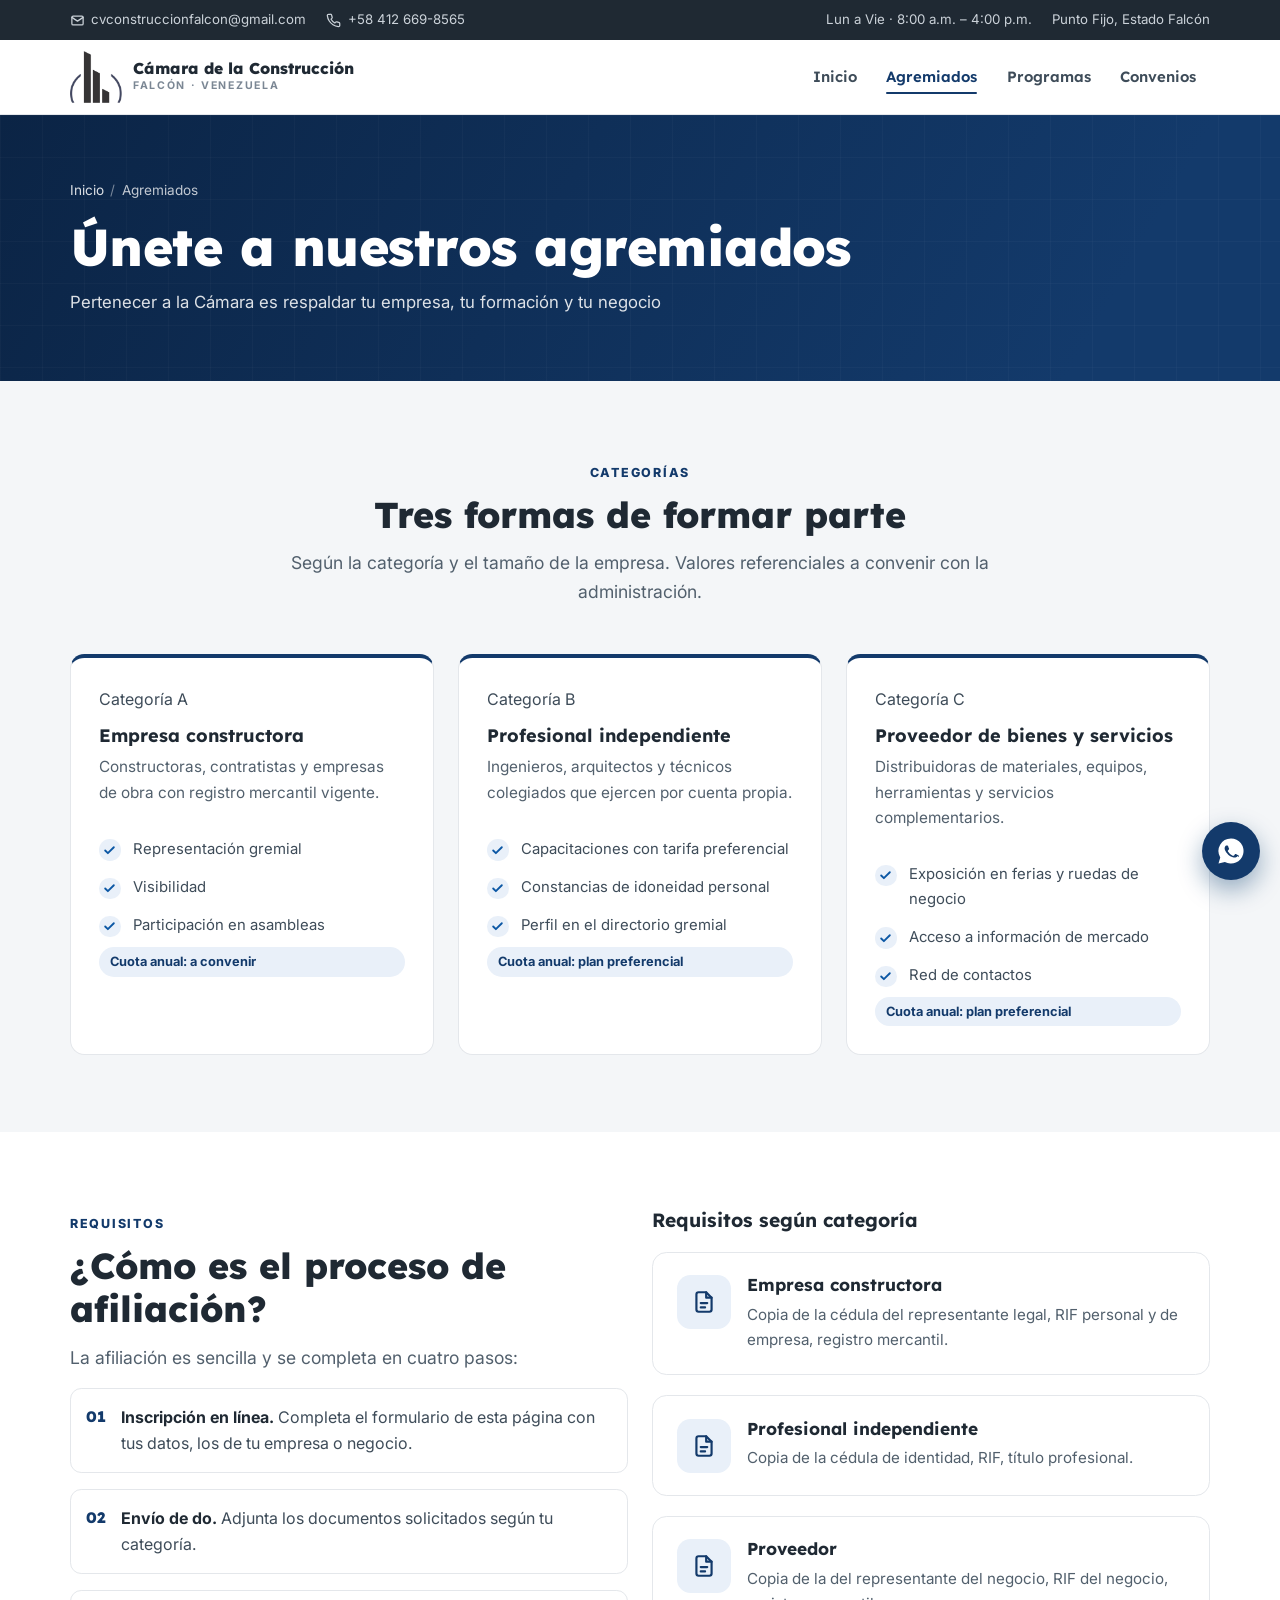
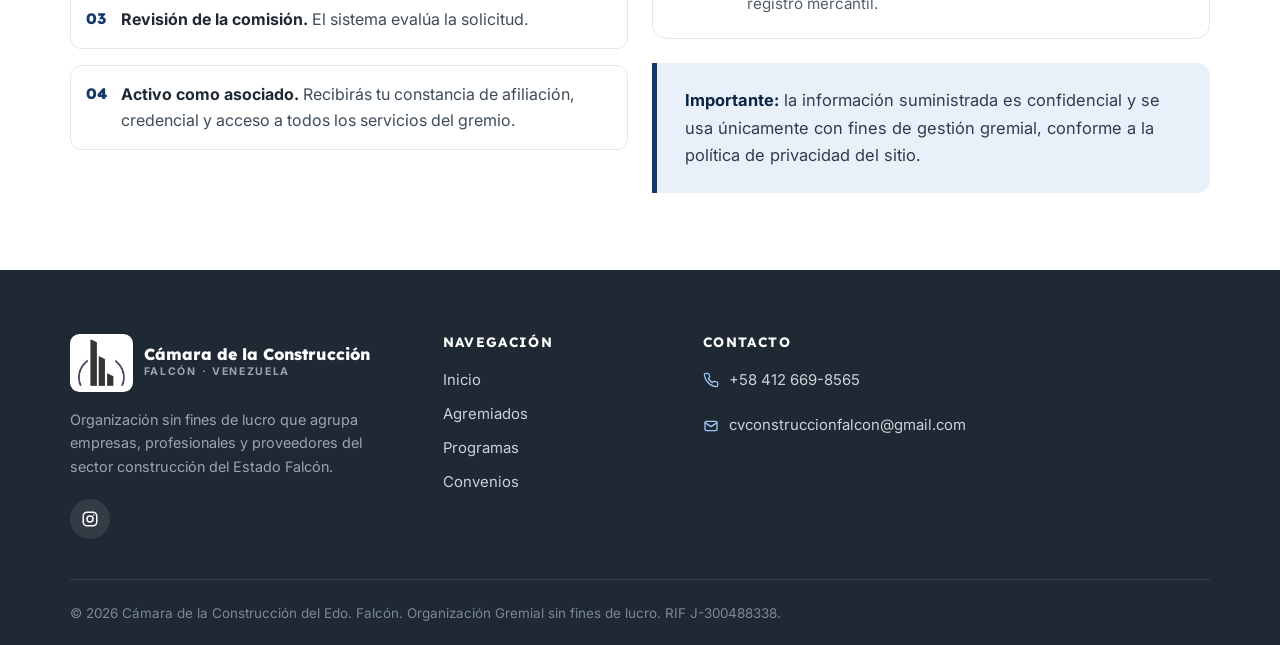
==== commit 6825f577: "Interfaz" ====
--- a/Cámara de Construcción del Estado Falcón/agremiados.html
+++ b/Cámara de Construcción del Estado Falcón/agremiados.html
@@ -151,7 +151,7 @@
             <p class="lead">La afiliación es sencilla y se completa en cuatro pasos:</p>
             <ol class="lista-numerada">
               <li><strong>Inscripción en línea.</strong> Completa el formulario de esta página con tus datos, los de tu empresa o negocio.</li>
-              <li><strong>Envío de do.</strong> Adjunta tu número de cédula de identidad propia o del responsable de la empresa o negocio, RIF, registro mercantil o colegiatura según tu categoría.</li>
+              <li><strong>Envío de do.</strong> Adjunta los documentos solicitados según tu categoría.</li>
               <li><strong>Revisión de la comisión.</strong> El sistema evalúa la solicitud.</li>
               <li><strong>Activo como asociado.</strong> Recibirás tu constancia de afiliación, credencial y acceso a todos los servicios del gremio.</li>
             </ol>
@@ -166,7 +166,7 @@
                 </div>
                 <div>
                   <h3>Empresa constructora</h3>
-                  <p>Copia de la cédula del representante legal, RIF personal y de empresa y registro mercantil.</p>
+                  <p>Copia de la cédula del representante legal, RIF personal y de empresa, registro mercantil.</p>
                 </div>
               </li>
               <li>
@@ -184,7 +184,7 @@
                 </div>
                 <div>
                   <h3>Proveedor</h3>
-                  <p>Copia de la cédula del representante, RIF del representante, registro mercantil.</p>
+                  <p>Copia de la del representante del negocio, RIF del negocio, registro mercantil.</p>
                 </div>
               </li>
             </ul>
@@ -211,7 +211,7 @@
           </div>
           <p>Organización sin fines de lucro que agrupa empresas, profesionales y proveedores del sector construcción del Estado Falcón.</p>
           <div class="redes" aria-label="Redes sociales">
-            <a href="#" aria-label="Instagram de la Cámara de Construcción Falcón"><svg aria-hidden="true" viewBox="0 0 24 24" fill="none" stroke="currentColor" stroke-width="2" stroke-linecap="round"><rect x="3" y="3" width="18" height="18" rx="5"/><circle cx="12" cy="12" r="4"/><circle cx="17.2" cy="6.8" r="1" fill="currentColor" stroke="none"/></svg></a>
+            <a href="https://www.instagram.com/camaraconstruccionfalcon?obrf=MWtldzZqczZqNDJ6aw==" aria-label="Instagram de la Cámara de Construcción Falcón"><svg aria-hidden="true" viewBox="0 0 24 24" fill="none" stroke="currentColor" stroke-width="2" stroke-linecap="round"><rect x="3" y="3" width="18" height="18" rx="5"/><circle cx="12" cy="12" r="4"/><circle cx="17.2" cy="6.8" r="1" fill="currentColor" stroke="none"/></svg></a>
           </div>
         </div>
 
@@ -231,11 +231,11 @@
           <ul class="footer-lista footer-contacto">
             <li>
               <svg aria-hidden="true" viewBox="0 0 24 24" fill="none" stroke="currentColor" stroke-width="2" stroke-linecap="round" stroke-linejoin="round"><path d="M22 16.92v3a2 2 0 0 1-2.18 2 19.79 19.79 0 0 1-8.63-3.07 19.5 19.5 0 0 1-6-6A19.79 19.79 0 0 1 2.12 4.18 2 2 0 0 1 4.11 2h3a2 2 0 0 1 2 1.72c.13.96.36 1.9.7 2.81a2 2 0 0 1-.45 2.11L8.09 9.91a16 16 0 0 0 6 6l1.27-1.27a2 2 0 0 1 2.11-.45c.91.34 1.85.57 2.81.7A2 2 0 0 1 22 16.92z"/></svg>
-              <a href="tel:+582682510000">+58 412 669-8565</a>
+              <a href="tel:+584126698565">+58 412 669-8565</a>
             </li>
             <li>
               <svg aria-hidden="true" viewBox="0 0 24 24" fill="none" stroke="currentColor" stroke-width="2" stroke-linecap="round" stroke-linejoin="round"><rect x="3" y="5" width="18" height="14" rx="2"/><path d="M3 7l9 6 9-6"/></svg>
-              <a href="mailto:info@camaraconstruccionfalcon.org.ve">cvconstruccionfalcon@gmail.Colaboramos</a>
+              <a href="gmail:cvconstruccionfalcon@gmail.com">cvconstruccionfalcon@gmail.com</a>
             </li>
           </ul>
         </div>
@@ -243,7 +243,6 @@
 
       <div class="footer-bottom">
         <span>© <span data-anio>2026</span> Cámara de la Construcción del Edo. Falcón. Organización Gremial sin fines de lucro. RIF J-300488338.</span>
-        <span><a href="contacto.html">Política de privacidad</a> · <a href="contacto.html">Términos de uso</a></span>
       </div>
     </div>
   </footer>
--- a/Cámara de Construcción del Estado Falcón/assets/css/styles.css
+++ b/Cámara de Construcción del Estado Falcón/assets/css/styles.css
@@ -748,42 +748,6 @@
 
 .tiempo p { margin: 0; color: var(--gris-600); }
 
-/* ---------- Junta directiva ---------- */
-.miembro {
-  background: #fff;
-  border: 1px solid var(--gris-200);
-  border-radius: var(--radio);
-  padding: 1.75rem 1.25rem;
-  text-align: center;
-  transition: transform 0.25s ease, box-shadow 0.25s ease;
-}
-.miembro:hover { transform: translateY(-4px); box-shadow: var(--sombra-card); }
-
-.miembro__avatar {
-  width: 86px;
-  height: 86px;
-  margin: 0 auto 1rem;
-  border-radius: 50%;
-  background: linear-gradient(135deg, var(--azul), var(--azul-vivo));
-  color: #fff;
-  display: grid;
-  place-items: center;
-  font-family: var(--fuente-titulo);
-  font-weight: 800;
-  font-size: 1.7rem;
-}
-
-.miembro h3 { font-size: 1.05rem; margin-bottom: 0.2rem; }
-.miembro__cargo {
-  display: block;
-  color: var(--azul);
-  font-size: 0.85rem;
-  font-weight: 700;
-  text-transform: uppercase;
-  letter-spacing: 0.06em;
-  margin-bottom: 0.5rem;
-}
-.miembro p { font-size: 0.88rem; color: var(--gris-500); margin: 0; }
 
 /* ---------- Beneficios / servicios ---------- */
 .servicio-lista {
@@ -866,115 +830,7 @@
 }
 .acordeon .acordeon__cuerpo p:last-child { margin-bottom: 0; }
 
-/* ---------- Noticias ---------- */
-.etiqueta {
-  display: inline-block;
-  background: var(--azul-claro);
-  color: var(--azul);
-  font-size: 0.72rem;
-  font-weight: 800;
-  letter-spacing: 0.08em;
-  text-transform: uppercase;
-  padding: 0.22rem 0.7rem;
-  border-radius: 999px;
-}
-
-.etiqueta--gris { background: var(--gris-200); color: var(--gris-700); }
-
-.noticia {
-  background: #fff;
-  border: 1px solid var(--gris-200);
-  border-radius: var(--radio);
-  overflow: hidden;
-  display: flex;
-  flex-direction: column;
-  height: 100%;
-  transition: transform 0.25s ease, box-shadow 0.25s ease;
-}
-.noticia:hover { transform: translateY(-5px); box-shadow: var(--sombra-card); }
-
-.noticia__media {
-  aspect-ratio: 16 / 9;
-  display: grid;
-  place-items: center;
-  color: #fff;
-  position: relative;
-  overflow: hidden;
-}
-
-.noticia__media svg { width: 52px; height: 52px; opacity: 0.95; position: relative; }
-
-.noticia__media::after {
-  content: "";
-  position: absolute;
-  inset: 0;
-  background-image: radial-gradient(rgba(255, 255, 255, 0.16) 1.2px, transparent 1.3px);
-  background-size: 16px 16px;
-}
-
-.tono-1 { background: linear-gradient(135deg, var(--azul-oscuro), var(--azul)); }
-.tono-2 { background: linear-gradient(135deg, var(--azul), var(--azul-vivo)); }
-.tono-3 { background: linear-gradient(135deg, var(--gris-700), var(--gris-500)); }
-.tono-4 { background: linear-gradient(135deg, #0d4f8f, #2f7fd1); }
-
-.noticia__cuerpo {
-  padding: 1.4rem 1.5rem 1.6rem;
-  display: flex;
-  flex-direction: column;
-  flex-grow: 1;
-}
-
-.noticia__meta {
-  display: flex;
-  align-items: center;
-  gap: 0.75rem;
-  font-size: 0.78rem;
-  color: var(--gris-500);
-  text-transform: uppercase;
-  letter-spacing: 0.05em;
-  font-weight: 600;
-  margin-bottom: 0.7rem;
-}
-
-.noticia h3 { font-size: 1.08rem; margin-bottom: 0.5rem; }
-.noticia h3 a { color: var(--gris-900); }
-.noticia h3 a:hover { color: var(--azul); text-decoration: none; }
-.noticia p { font-size: 0.93rem; color: var(--gris-600); }
-
-.noticia--destacada {
-  display: grid;
-  grid-template-columns: 1.05fr 1fr;
-  align-items: stretch;
-}
-.noticia--destacada .noticia__media { aspect-ratio: auto; min-height: 260px; }
-.noticia--destacada h3 { font-size: clamp(1.3rem, 2.4vw, 1.7rem); }
-.noticia--destacada .noticia__cuerpo { justify-content: center; padding: 2rem; }
-
-.filtros {
-  display: flex;
-  flex-wrap: wrap;
-  gap: 0.6rem;
-  margin-bottom: 2rem;
-}
-
-.filtro-btn {
-  border: 1px solid var(--gris-300);
-  background: #fff;
-  color: var(--gris-700);
-  font-family: var(--fuente-titulo);
-  font-weight: 600;
-  font-size: 0.88rem;
-  padding: 0.5rem 1.15rem;
-  border-radius: 999px;
-  cursor: pointer;
-  transition: all 0.2s ease;
-}
-.filtro-btn:hover { border-color: var(--azul); color: var(--azul); }
-.filtro-btn[aria-pressed="true"] {
-  background: var(--azul);
-  border-color: var(--azul);
-  color: #fff;
-}
+
 
 /* ---------- Aliados ---------- */
 .aliados {
@@ -1003,24 +859,6 @@
 .aliado svg { width: 26px; height: 26px; color: var(--gris-400); }
 .aliado:hover svg { color: var(--azul); }
 
-/* ---------- Banda CTA ---------- */
-.banda-cta {
-  background: linear-gradient(120deg, var(--azul-oscuro), var(--azul) 75%);
-  color: #fff;
-  border-radius: 1.15rem;
-  padding: clamp(2.2rem, 5vw, 3.25rem);
-  display: flex;
-  flex-wrap: wrap;
-  align-items: center;
-  justify-content: space-between;
-  gap: 1.5rem;
-  position: relative;
-  overflow: hidden;
-}
-
-.banda-cta h2 { color: #fff; margin-bottom: 0.5rem; font-size: clamp(1.5rem, 3vw, 2rem); }
-.banda-cta p { margin: 0; color: rgba(255, 255, 255, 0.85); max-width: 560px; }
-.banda-cta__acciones { display: flex; flex-wrap: wrap; gap: 0.8rem; }
 
 /* ---------- Formularios ---------- */
 .formulario {
@@ -1170,63 +1008,6 @@
   accent-color: var(--azul);
 }
 
-/* ---------- Contacto ---------- */
-.contacto-grid {
-  display: grid;
-  grid-template-columns: 1.15fr 0.85fr;
-  gap: 2rem;
-  align-items: start;
-}
-
-.datos-contacto {
-  display: grid;
-  gap: 1.1rem;
-}
-
-.dato {
-  display: flex;
-  gap: 1rem;
-  background: #fff;
-  border: 1px solid var(--gris-200);
-  border-radius: 0.85rem;
-  padding: 1.25rem 1.4rem;
-  transition: border-color 0.2s ease;
-}
-.dato:hover { border-color: var(--azul-borde); }
-
-.dato .tarjeta__icono { margin-bottom: 0; width: 46px; height: 46px; flex-shrink: 0; }
-.dato .tarjeta__icono svg { width: 22px; height: 22px; }
-.dato h3 { font-size: 0.98rem; margin-bottom: 0.25rem; }
-.dato p { margin: 0; color: var(--gris-600); font-size: 0.93rem; }
-.dato a { color: var(--azul); font-weight: 600; }
-
-.mapa {
-  border: 1px solid var(--gris-200);
-  border-radius: var(--radio);
-  overflow: hidden;
-  box-shadow: var(--sombra-suave);
-  background: var(--gris-100);
-}
-
-.mapa iframe {
-  display: block;
-  width: 100%;
-  height: 380px;
-  border: 0;
-  filter: saturate(0.85);
-}
-
-.mapa__pie {
-  padding: 0.85rem 1.25rem;
-  font-size: 0.85rem;
-  color: var(--gris-500);
-  background: #fff;
-  border-top: 1px solid var(--gris-200);
-  display: flex;
-  justify-content: space-between;
-  gap: 1rem;
-  flex-wrap: wrap;
-}
 
 /* ---------- Pie de página ---------- */
 .site-footer {
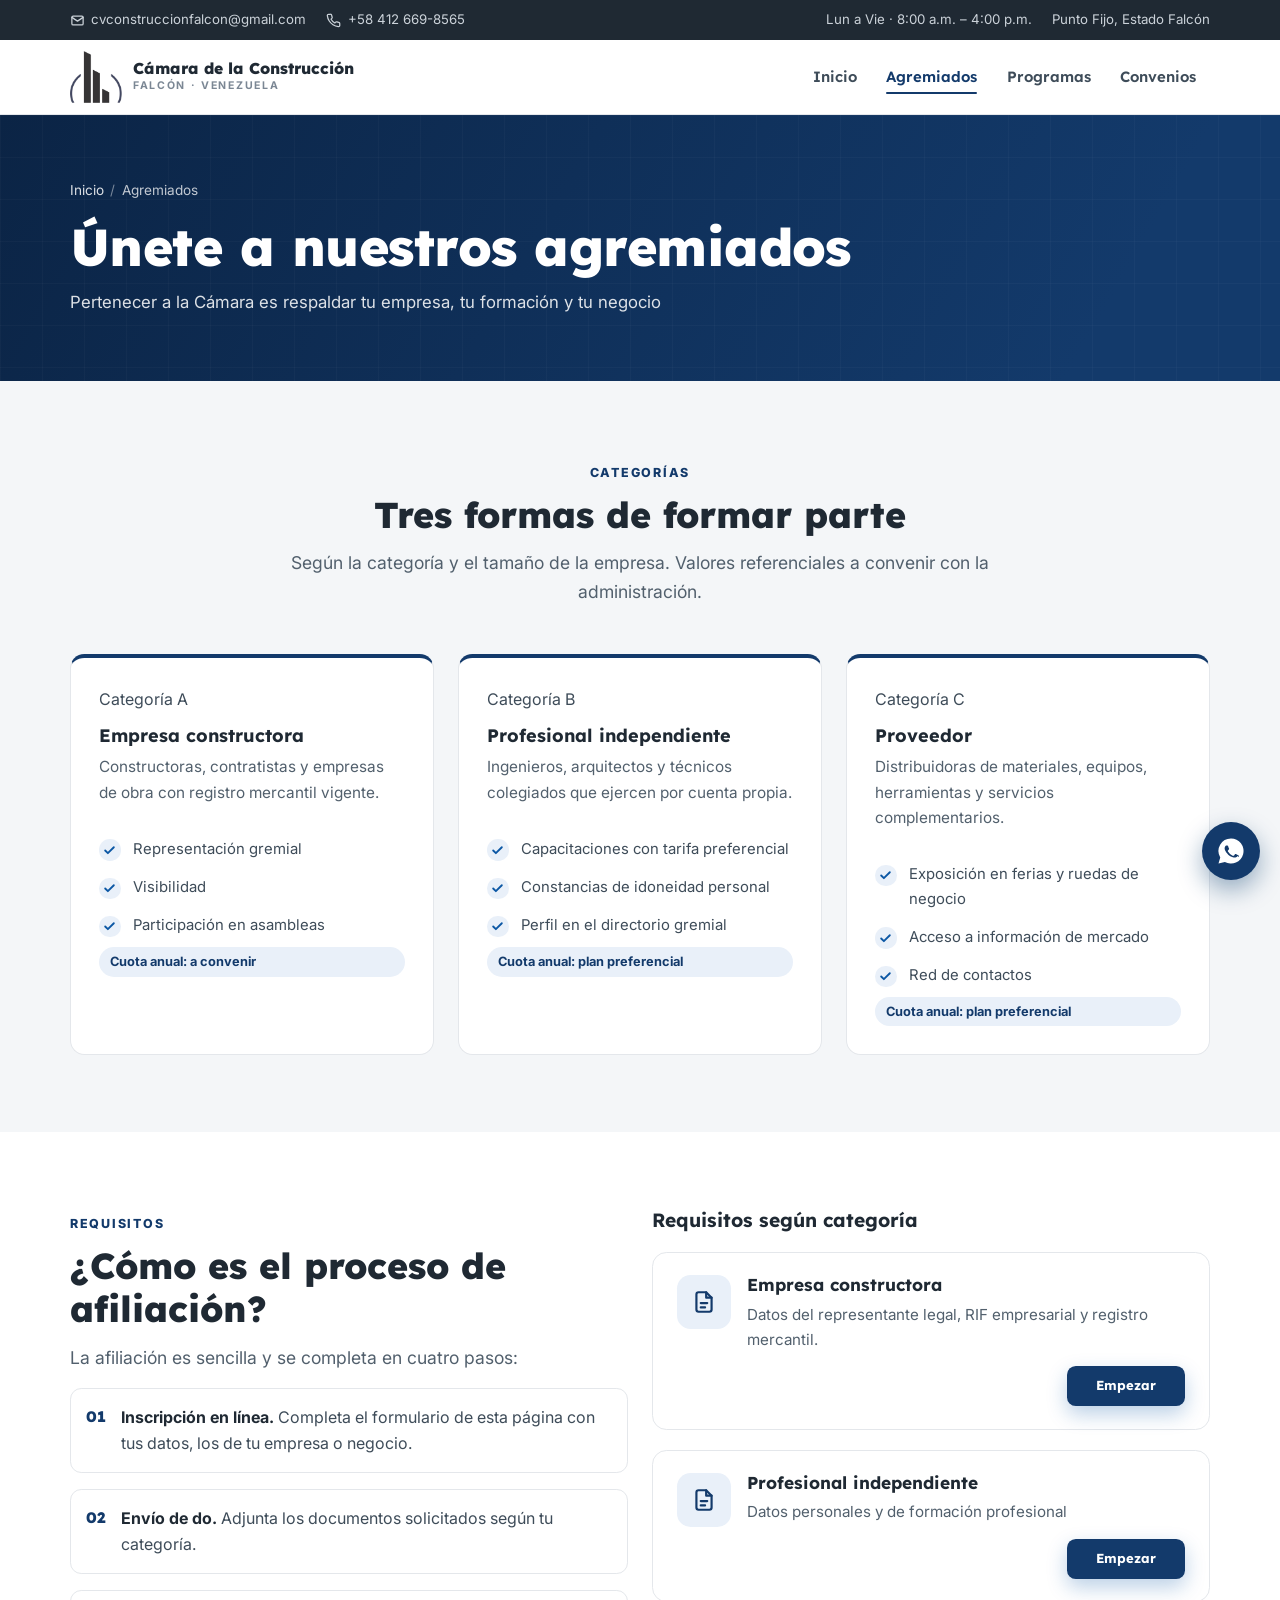
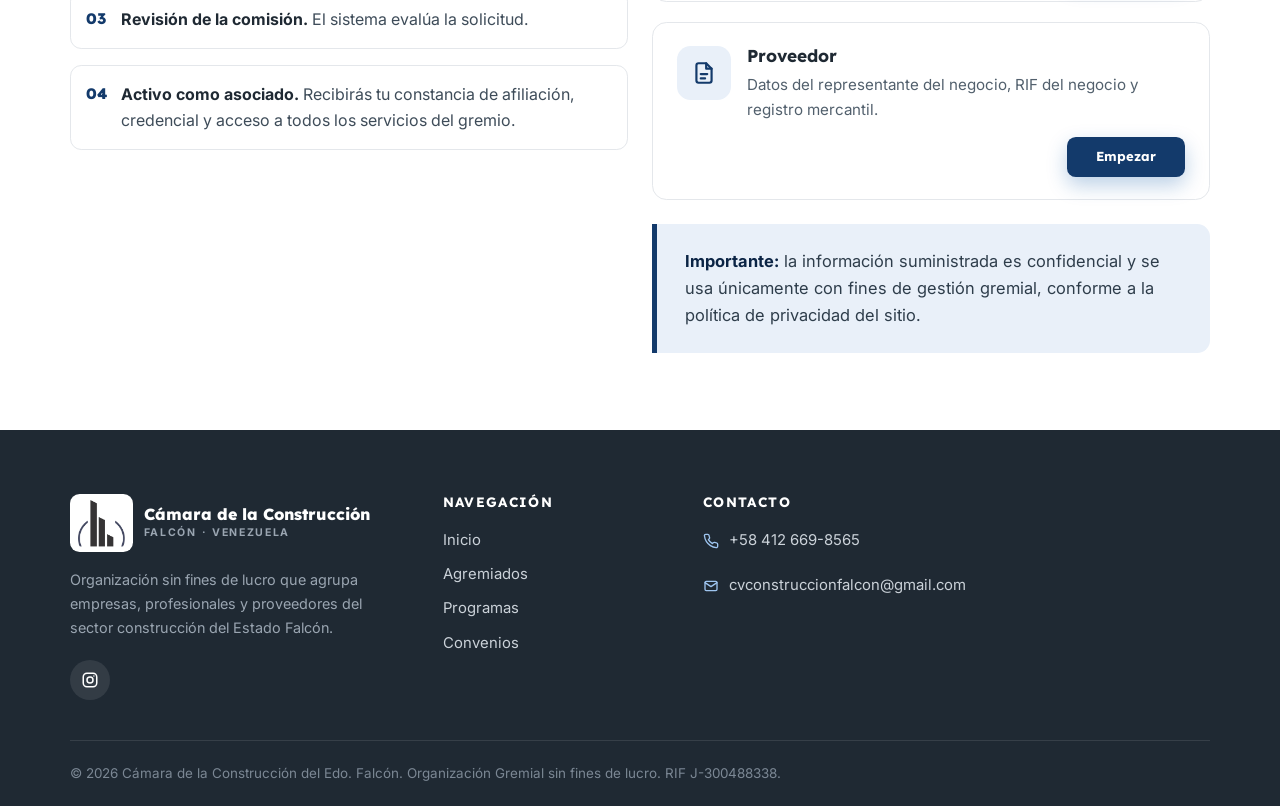
==== commit 2f9f26f6: "Interfaz" ====
--- a/Cámara de Construcción del Estado Falcón/agremiados.html
+++ b/Cámara de Construcción del Estado Falcón/agremiados.html
@@ -16,12 +16,12 @@
   <meta property="og:url" content="https://camaraconstruccionfalcon.org.ve/agremiados.html">
 
   <meta name="theme-color" content="#0b57a4">
-  <link rel="icon" type="image/png" href="assets/img/logo-edificios.png">
+  <link rel="icon" type="image/png" href="images/logo-edificios.png">
 
   <link rel="preconnect" href="https://fonts.googleapis.com">
   <link rel="preconnect" href="https://fonts.gstatic.com" crossorigin>
   <link href="https://fonts.googleapis.com/css2?family=Lexend:wght@500;600;700;800&family=Inter:wght@400;500;600;700&display=swap" rel="stylesheet">
-  <link rel="stylesheet" href="assets/css/styles.css">
+  <link rel="stylesheet" href="agremiados.css">
 </head>
 <body>
   <a class="skip-link" href="#contenido">Saltar al contenido principal</a>
@@ -49,7 +49,7 @@
   <header class="site-header">
     <div class="container header-inner">
       <a class="brand" href="index.html" aria-label="Cámara de Construcción Falcón — Ir al inicio">
-        <img class="brand__mark" src="assets/img/logo-edificios.png" alt="" width="52" height="52">
+        <img class="brand__mark" src="images/logo-edificios.png" alt="" width="52" height="52">
         <span>
           <span class="brand__nombre">Cámara de la Construcción</span>
           <span class="brand__lema">Falcón · Venezuela</span>
@@ -128,7 +128,7 @@
 
           <article class="tarjeta tarjeta--acento reveal">
             <span class="etiqueta">Categoría C</span>
-            <h3 style="margin-top:.75rem">Proveedor de bienes y servicios</h3>
+            <h3 style="margin-top:.75rem">Proveedor</h3>
             <p>Distribuidoras de materiales, equipos, herramientas y servicios complementarios.</p>
             <ul class="lista-check" style="margin-top:1rem;font-size:.93rem">
               <li>Exposición en ferias y ruedas de negocio</li>
@@ -166,7 +166,10 @@
                 </div>
                 <div>
                   <h3>Empresa constructora</h3>
-                  <p>Copia de la cédula del representante legal, RIF personal y de empresa, registro mercantil.</p>
+                  <p>Datos del representante legal, RIF empresarial y registro mercantil.</p>
+                  <div class="servicio-lista__acciones">
+                    <button type="button" class="btn btn--primario btn--chico" data-modal-abrir="modal-empresa">Empezar</button>
+                  </div>
                 </div>
               </li>
               <li>
@@ -175,7 +178,10 @@
                 </div>
                 <div>
                   <h3>Profesional independiente</h3>
-                  <p>Copia de la cédula de identidad, RIF, título profesional.</p>
+                  <p>Datos personales y de formación profesional</p>
+                  <div class="servicio-lista__acciones">
+                    <button type="button" class="btn btn--primario btn--chico" data-modal-abrir="modal-profesional">Empezar</button>
+                  </div>
                 </div>
               </li>
               <li>
@@ -184,7 +190,10 @@
                 </div>
                 <div>
                   <h3>Proveedor</h3>
-                  <p>Copia de la del representante del negocio, RIF del negocio, registro mercantil.</p>
+                  <p>Datos del representante del negocio, RIF del negocio y registro mercantil.</p>
+                  <div class="servicio-lista__acciones">
+                    <button type="button" class="btn btn--primario btn--chico" data-modal-abrir="modal-proveedor">Empezar</button>
+                  </div>
                 </div>
               </li>
             </ul>
@@ -196,6 +205,170 @@
       </div>
     </section>
 
+  <!-- ===== Ventanas flotantes de afiliación ===== -->
+  <div class="modal-overlay" data-modal-overlay></div>
+
+  <div class="modal" id="modal-empresa" role="dialog" aria-modal="true" aria-hidden="true" aria-labelledby="titulo-modal-empresa">
+    <div class="modal__caja">
+      <div class="modal__cabecera">
+        <h2 id="titulo-modal-empresa">Registro de empresa constructora</h2>
+        <button class="modal__cerrar" type="button" data-modal-cerrar aria-label="Cerrar formulario">
+          <svg aria-hidden="true" viewBox="0 0 24 24" fill="none" stroke="currentColor" stroke-width="2.2" stroke-linecap="round"><path d="M18 6L6 18M6 6l12 12"/></svg>
+        </button>
+      </div>
+      <div class="modal__cuerpo">
+<p class="formulario__intro">Datos del representante legal, RIF empresarial y registro mercantil.</p>
+        <div class="aviso-exito" role="status">
+          <strong>Solicitud registrada</strong>
+          <p>Tus datos quedaron registrados exitosamente.</p>
+        </div>
+        <form data-formulario>
+          <div class="form-grid">
+              <p class="form-bloque">Datos personales</p>
+              <div class="campo">
+                <label for="emp-nombre">Nombre y apellido <span class="obligatorio">*</span></label>
+                <input id="emp-nombre" name="emp-nombre" type="text" placeholder="Ej. Luis Gómez" autocomplete="name" required>
+              </div>
+              <div class="campo">
+                <label for="emp-cedula">Cédula de identidad <span class="obligatorio">*</span></label>
+                <input id="emp-cedula" name="emp-cedula" type="text" placeholder="V-12345678" required>
+              </div>
+              <div class="campo">
+                <label for="emp-nacimiento">Fecha de nacimiento <span class="obligatorio">*</span></label>
+                <input id="emp-nacimiento" name="emp-nacimiento" type="date" required>
+              </div>
+              <div class="campo campo--completo">
+                <label for="emp-correo">Correo electrónico <span class="obligatorio">*</span></label>
+                <input id="emp-correo" name="emp-correo" type="email" placeholder="nombre@correo.com" autocomplete="email" required>
+              </div>
+              <div class="campo campo--completo">
+                <label for="emp-rif">RIF empresarial<span class="obligatorio">*</span></label>
+                <input id="emp-rif" name="emp-rif" type="text" placeholder="J-12345678-9" required>
+              </div>
+              <div class="campo campo--completo">
+                <label for="emp-rif">Registro mercantil<span class="obligatorio">*</span></label>
+                <input id="emp-rif" name="emp-rif" type="text" placeholder="123-45678" required>
+              </div>
+          </div>
+          <div class="formulario__pie">
+            <button class="btn btn--primario" type="submit">Enviar solicitud</button>
+            <p class="ayuda">Solo texto: no se adjuntan documentos ni archivos.</p>
+          </div>
+        </form>
+      </div>
+    </div>
+  </div>
+
+  <div class="modal" id="modal-profesional" role="dialog" aria-modal="true" aria-hidden="true" aria-labelledby="titulo-modal-profesional">
+    <div class="modal__caja">
+      <div class="modal__cabecera">
+        <h2 id="titulo-modal-profesional">Registro de profesional independiente</h2>
+        <button class="modal__cerrar" type="button" data-modal-cerrar aria-label="Cerrar formulario">
+          <svg aria-hidden="true" viewBox="0 0 24 24" fill="none" stroke="currentColor" stroke-width="2.2" stroke-linecap="round"><path d="M18 6L6 18M6 6l12 12"/></svg>
+        </button>
+      </div>
+      <div class="modal__cuerpo">
+<p class="formulario__intro">Datos personales y de formación profesional</p>
+        <div class="aviso-exito" role="status">
+          <strong>Solicitud registrada</strong>
+          <p>Tus datos quedaron registrados exitosamente.</p>
+        </div>
+        <form data-formulario>
+          <div class="form-grid">
+              <p class="form-bloque">Datos personales</p>
+              <div class="campo">
+                <label for="pro-nombre">Nombre y apellido <span class="obligatorio">*</span></label>
+                <input id="pro-nombre" name="pro-nombre" type="text" placeholder="Ej. Luis Gómez" autocomplete="name" required>
+              </div>
+              <div class="campo">
+                <label for="pro-cedula">Cédula de identidad <span class="obligatorio">*</span></label>
+                <input id="pro-cedula" name="pro-cedula" type="text" placeholder="V-12345678" required>
+              </div>
+              <div class="campo">
+                <label for="pro-nacimiento">Fecha de nacimiento <span class="obligatorio">*</span></label>
+                <input id="pro-nacimiento" name="pro-nacimiento" type="date" required>
+              </div>
+              <div class="campo campo--completo">
+                <label for="pro-correo">Correo electrónico <span class="obligatorio">*</span></label>
+                <input id="pro-correo" name="pro-correo" type="email" placeholder="nombre@correo.com" autocomplete="email" required>
+              </div>
+              <div class="campo campo--completo">
+                <label for="pro-rif">RIF personal (en texto) <span class="obligatorio">*</span></label>
+                <input id="pro-rif" name="pro-rif" type="text" placeholder="V-12345678-9" required>
+              </div>
+              <div class="campo campo--completo">
+                <label for="pro-rif">Profesión<span class="obligatorio">*</span></label>
+                <input id="pro-rif" name="pro-rif" type="text" placeholder="Ingeníero Mecánico" required>
+              </div>
+              <div class="campo campo--completo">
+                <label for="pro-rif">Institución Universitaria<span class="obligatorio">*</span></label>
+                <input id="pro-rif" name="pro-rif" type="text" placeholder="Universidad del Zulia" required>
+              </div>
+              <div class="campo campo--completo">
+                <label for="pro-rif">Año de graduación<span class="obligatorio">*</span></label>
+                <input id="pro-rif" name="pro-rif" type="text" placeholder="2018" required>
+              </div>
+          </div>
+          <div class="formulario__pie">
+            <button class="btn btn--primario" type="submit">Enviar solicitud</button>
+            <p class="ayuda">Solo texto: no se adjuntan documentos ni archivos.</p>
+          </div>
+        </form>
+      </div>
+    </div>
+  </div>
+
+  <div class="modal" id="modal-proveedor" role="dialog" aria-modal="true" aria-hidden="true" aria-labelledby="titulo-modal-proveedor">
+    <div class="modal__caja">
+      <div class="modal__cabecera">
+        <h2 id="titulo-modal-proveedor">Registro de proveedor</h2>
+        <button class="modal__cerrar" type="button" data-modal-cerrar aria-label="Cerrar formulario">
+          <svg aria-hidden="true" viewBox="0 0 24 24" fill="none" stroke="currentColor" stroke-width="2.2" stroke-linecap="round"><path d="M18 6L6 18M6 6l12 12"/></svg>
+        </button>
+      </div>
+      <div class="modal__cuerpo">
+<p class="formulario__intro">Datos del representante del negocio, RIF del negocio y registro mercantil.</p>
+        <div class="aviso-exito" role="status">
+          <strong>Solicitud registrada</strong>
+          <p>Tus datos quedaron registrados exitosamente</p>
+        </div>
+        <form data-formulario>
+          <div class="form-grid">
+              <p class="form-bloque">Datos personales</p>
+              <div class="campo">
+                <label for="prov-nombre">Nombre y apellido <span class="obligatorio">*</span></label>
+                <input id="prov-nombre" name="prov-nombre" type="text" placeholder="Ej. Luis Gómez" autocomplete="name" required>
+              </div>
+              <div class="campo">
+                <label for="prov-cedula">Cédula de identidad <span class="obligatorio">*</span></label>
+                <input id="prov-cedula" name="prov-cedula" type="text" placeholder="V-12345678" required>
+              </div>
+              <div class="campo">
+                <label for="prov-nacimiento">Fecha de nacimiento <span class="obligatorio">*</span></label>
+                <input id="prov-nacimiento" name="prov-nacimiento" type="date" required>
+              </div>
+              <div class="campo campo--completo">
+                <label for="prov-correo">Correo electrónico <span class="obligatorio">*</span></label>
+                <input id="prov-correo" name="prov-correo" type="email" placeholder="nombre@correo.com" autocomplete="email" required>
+              </div>
+              <div class="campo campo--completo">
+                <label for="prov-rif">RIF del negocio<span class="obligatorio">*</span></label>
+                <input id="prov-rif" name="prov-rif" type="text" placeholder="J-12345678-9" required>
+              </div>
+              <div class="campo campo--completo">
+                <label for="emp-rif">Registro mercantil<span class="obligatorio">*</span></label>
+                <input id="emp-rif" name="emp-rif" type="text" placeholder="123-45678" required>
+              </div>
+          </div>
+          <div class="formulario__pie">
+            <button class="btn btn--primario" type="submit">Enviar solicitud</button>
+            <p class="ayuda">Solo texto: no se adjuntan documentos ni archivos.</p>
+          </div>
+        </form>
+      </div>
+    </div>
+  </div>
+
   </main>
 
   <footer class="site-footer">
@@ -203,7 +376,7 @@
       <div class="footer-grid">
         <div>
           <div class="footer-marca">
-            <img class="brand__mark" src="assets/img/logo-edificios.png" alt="" width="52" height="52">
+            <img class="brand__mark" src="images/logo-edificios.png" alt="" width="52" height="52">
             <span>
               <span class="brand__nombre">Cámara de la Construcción</span>
               <span class="brand__lema">Falcón · Venezuela</span>
@@ -251,6 +424,6 @@
     <svg aria-hidden="true" viewBox="0 0 24 24" fill="currentColor"><path d="M12 2a10 10 0 0 0-8.6 15.1L2 22l5.1-1.3A10 10 0 1 0 12 2zm5.3 14c-.2.6-1.2 1.2-1.7 1.2-.5.1-1 .1-3.2-.7-2.7-1.1-4.4-3.8-4.5-4-.1-.2-1-1.4-1-2.6s.6-1.8.9-2.1c.2-.2.5-.3.7-.3h.5c.2 0 .4 0 .6.5s.7 1.8.8 1.9c.1.1.1.3 0 .5s-.2.4-.3.6l-.5.5c-.2.2-.3.4-.1.7.2.3.8 1.3 1.7 2.1 1.2 1 2.1 1.4 2.4 1.5.3.1.5.1.7-.1s.7-.9.9-1.2c.2-.3.4-.2.7-.1l1.8.9c.3.2.5.2.6.4.1.1.1.7-.1 1.2z"/></svg>
   </a>
 
-  <script src="assets/js/main.js" defer></script>
+  <script src="agremiados.js" defer></script>
 </body>
 </html>
--- a/Cámara de Construcción del Estado Falcón/agremiados.css
+++ b/Cámara de Construcción del Estado Falcón/agremiados.css
@@ -0,0 +1,923 @@
+/* =========================================================
+   Cámara de Construcción Falcón — Hoja de estilos principal
+   Paleta institucional: Blanco · Gris · Azul
+   ========================================================= */
+
+:root {
+  /* Azul institucional (acento, CTA, detalles) — azul marino Fedecámaras */
+  --azul: #133a6b;
+  --azul-oscuro: #0b2445;
+  --azul-vivo: #1d5291;
+  --azul-claro: #e9f0f9;
+  --azul-borde: #c7d9ef;
+  --carbon: #33343e;
+
+  /* Grises (textos, separadores, fondos secundarios) */
+  --gris-900: #1f2933;
+  --gris-800: #2e3d4b;
+  --gris-700: #3e4c59;
+  --gris-600: #52606d;
+  --gris-500: #7b8794;
+  --gris-400: #9aa5b1;
+  --gris-300: #cbd2d9;
+  --gris-200: #e4e7eb;
+  --gris-100: #f4f6f8;
+
+  /* Blanco base */
+  --blanco: #ffffff;
+
+  --sombra-suave: 0 6px 24px rgba(15, 23, 42, 0.07);
+  --sombra-card: 0 18px 40px rgba(11, 87, 164, 0.12);
+  --radio: 0.9rem;
+  --max: 1140px;
+
+  --fuente-titulo: "Lexend", "Segoe UI", Roboto, Arial, sans-serif;
+  --fuente-cuerpo: "Inter", Roboto, "Segoe UI", Arial, sans-serif;
+}
+
+/* ---------- Reset y base ---------- */
+*,
+*::before,
+*::after {
+  box-sizing: border-box;
+}
+
+html {
+  scroll-behavior: smooth;
+  scroll-padding-top: 6.5rem;
+  -webkit-text-size-adjust: 100%;
+}
+
+body {
+  margin: 0;
+  font-family: var(--fuente-cuerpo);
+  font-size: 1rem;
+  line-height: 1.65;
+  color: var(--gris-700);
+  background: var(--blanco);
+  -webkit-font-smoothing: antialiased;
+}
+
+img,
+svg {
+  max-width: 100%;
+  display: block;
+}
+
+h1,
+h2,
+h3,
+h4,
+h5 {
+  font-family: var(--fuente-titulo);
+  color: var(--gris-900);
+  line-height: 1.2;
+  margin: 0 0 0.75rem;
+  font-weight: 700;
+}
+
+h1 { font-size: clamp(2rem, 4.6vw, 3.25rem); font-weight: 800; letter-spacing: -0.01em; }
+h2 { font-size: clamp(1.6rem, 3vw, 2.25rem); font-weight: 800; }
+h3 { font-size: 1.2rem; }
+p { margin: 0 0 1rem; }
+
+a {
+  color: var(--azul);
+  text-decoration: none;
+}
+
+a:hover { text-decoration: underline; }
+
+ul, ol { padding-left: 1.2rem; }
+
+hr {
+  border: 0;
+  border-top: 1px solid var(--gris-200);
+  margin: 2rem 0;
+}
+
+::selection { background: var(--azul); color: #fff; }
+
+:focus-visible {
+  outline: 3px solid var(--azul);
+  outline-offset: 2px;
+  border-radius: 4px;
+}
+
+/* ---------- Accesibilidad ---------- */
+.skip-link {
+  position: absolute;
+  left: -9999px;
+  top: 0;
+  z-index: 999;
+  background: var(--azul);
+  color: #fff;
+  padding: 0.75rem 1.25rem;
+  font-weight: 700;
+  border-radius: 0 0 0.5rem 0;
+}
+
+.skip-link:focus {
+  left: 0;
+}
+
+/* ---------- Layout ---------- */
+.container {
+  width: min(var(--max), 92%);
+  margin-inline: auto;
+}
+
+.section {
+  padding: clamp(3rem, 6vw, 5rem) 0;
+}
+
+.section--gris { background: var(--gris-100); }
+
+.section-header {
+  max-width: 730px;
+  margin-bottom: clamp(2rem, 4vw, 3rem);
+}
+
+.section-header.center {
+  text-align: center;
+  margin-inline: auto;
+}
+
+.eyebrow {
+  display: inline-block;
+  font-size: 0.78rem;
+  font-weight: 800;
+  letter-spacing: 0.14em;
+  text-transform: uppercase;
+  color: var(--azul);
+  margin-bottom: 0.6rem;
+}
+
+.section--azul .eyebrow { color: #9ec5f0; }
+
+.lead {
+  font-size: 1.1rem;
+  color: var(--gris-600);
+}
+
+.section--azul .lead { color: rgba(255, 255, 255, 0.85); }
+
+.grid {
+  display: grid;
+  gap: 1.5rem;
+}
+
+.grid--2 { grid-template-columns: repeat(auto-fit, minmax(320px, 1fr)); }
+.grid--3 { grid-template-columns: repeat(auto-fit, minmax(270px, 1fr)); }
+
+/* ---------- Barra superior ---------- */
+.topbar {
+  background: var(--gris-900);
+  color: var(--gris-300);
+  font-size: 0.83rem;
+}
+
+.topbar__inner {
+  display: flex;
+  align-items: center;
+  justify-content: space-between;
+  gap: 1rem;
+  min-height: 40px;
+  flex-wrap: wrap;
+  padding: 0.35rem 0;
+}
+
+.topbar__grupo {
+  display: flex;
+  align-items: center;
+  gap: 1.25rem;
+  flex-wrap: wrap;
+}
+
+.topbar a {
+  color: var(--gris-300);
+  display: inline-flex;
+  align-items: center;
+  gap: 0.4rem;
+}
+.topbar a:hover { color: #fff; }
+.topbar svg { width: 15px; height: 15px; }
+
+/* ---------- Encabezado y navegación ---------- */
+.site-header {
+  position: sticky;
+  top: 0;
+  z-index: 100;
+  background: var(--blanco);
+  border-bottom: 1px solid var(--gris-200);
+  transition: box-shadow 0.25s ease;
+}
+
+.site-header.is-scrolled { box-shadow: var(--sombra-suave); }
+
+.header-inner {
+  display: flex;
+  align-items: center;
+  justify-content: space-between;
+  gap: 1rem;
+  min-height: 74px;
+  position: relative;
+}
+
+.brand {
+  display: flex;
+  align-items: center;
+  gap: 0.7rem;
+  color: var(--gris-900);
+}
+.brand:hover { text-decoration: none; }
+
+.brand__mark { height: 52px; width: auto; flex-shrink: 0; }
+
+.brand__nombre {
+  display: block;
+  font-family: var(--fuente-titulo);
+  font-weight: 800;
+  font-size: 0.98rem;
+  line-height: 1.15;
+  color: var(--gris-900);
+}
+
+.brand__lema {
+  display: block;
+  font-size: 0.66rem;
+  font-weight: 700;
+  letter-spacing: 0.16em;
+  text-transform: uppercase;
+  color: var(--gris-500);
+}
+
+.main-nav ul {
+  display: flex;
+  align-items: center;
+  gap: 0.15rem;
+  list-style: none;
+  margin: 0;
+  padding: 0;
+}
+
+.main-nav a {
+  display: block;
+  padding: 0.55rem 0.85rem;
+  font-family: var(--fuente-titulo);
+  font-weight: 600;
+  font-size: 0.93rem;
+  color: var(--gris-700);
+  border-radius: 0.45rem;
+  position: relative;
+}
+.main-nav a:hover {
+  color: var(--azul);
+  background: var(--azul-claro);
+  text-decoration: none;
+}
+
+.main-nav a[aria-current="page"] { color: var(--azul); }
+.main-nav a[aria-current="page"]::after {
+  content: "";
+  position: absolute;
+  left: 0.85rem;
+  right: 0.85rem;
+  bottom: 0.25rem;
+  height: 2px;
+  background: var(--azul);
+  border-radius: 2px;
+}
+
+.nav-toggle {
+  display: none;
+  flex-direction: column;
+  justify-content: center;
+  gap: 5px;
+  width: 46px;
+  height: 46px;
+  padding: 10px;
+  background: var(--azul-claro);
+  border: 1px solid var(--azul-borde);
+  border-radius: 0.5rem;
+  cursor: pointer;
+}
+
+.nav-toggle span {
+  display: block;
+  height: 2.5px;
+  width: 100%;
+  background: var(--azul);
+  border-radius: 2px;
+  transition: transform 0.25s ease, opacity 0.2s ease;
+}
+
+.nav-toggle[aria-expanded="true"] span:nth-child(1) { transform: translateY(7.5px) rotate(45deg); }
+.nav-toggle[aria-expanded="true"] span:nth-child(2) { opacity: 0; }
+.nav-toggle[aria-expanded="true"] span:nth-child(3) { transform: translateY(-7.5px) rotate(-45deg); }
+
+.hero .eyebrow {
+  background: rgba(255, 255, 255, 0.14);
+  padding: 0.4rem 0.9rem;
+  border-radius: 999px;
+  border: 1px solid rgba(255, 255, 255, 0.25);
+  color: #fff;
+  margin-bottom: 1.1rem;
+}
+
+/* ---------- Tarjetas ---------- */
+.tarjeta {
+  background: #fff;
+  border: 1px solid var(--gris-200);
+  border-radius: var(--radio);
+  padding: 1.75rem;
+  height: 100%;
+  display: flex;
+  flex-direction: column;
+  transition: transform 0.25s ease, box-shadow 0.25s ease, border-color 0.25s ease;
+}
+
+.tarjeta:hover {
+  transform: translateY(-5px);
+  box-shadow: var(--sombra-card);
+  border-color: var(--azul-borde);
+}
+
+.tarjeta__icono {
+  width: 54px;
+  height: 54px;
+  border-radius: 0.85rem;
+  background: var(--azul-claro);
+  color: var(--azul);
+  display: grid;
+  place-items: center;
+  margin-bottom: 1.1rem;
+}
+.tarjeta__icono svg { width: 26px; height: 26px; }
+
+.tarjeta h3 { font-size: 1.13rem; margin-bottom: 0.5rem; }
+.tarjeta p { color: var(--gris-600); font-size: 0.96rem; flex-grow: 0; }
+.tarjeta .enlace-flecha { margin-top: auto; padding-top: 0.9rem; }
+
+.tarjeta--acento {
+  border-top: 4px solid var(--azul);
+}
+.tarjeta--sobre-fondo .tarjeta__icono {
+  background: rgba(255, 255, 255, 0.15);
+  color: #fff;
+}
+
+/* Lista de puntos con checks */
+.lista-check {
+  list-style: none;
+  padding: 0;
+  margin: 0;
+  display: grid;
+  gap: 0.85rem;
+}
+
+.lista-check li {
+  position: relative;
+  padding-left: 2.1rem;
+  color: var(--gris-700);
+}
+
+.lista-check li::before {
+  content: "";
+  position: absolute;
+  left: 0;
+  top: 0.15rem;
+  width: 1.35rem;
+  height: 1.35rem;
+  border-radius: 50%;
+  background: var(--azul-claro) url("data:image/svg+xml,%3Csvg xmlns='http://www.w3.org/2000/svg' viewBox='0 0 24 24' fill='none' stroke='%230b57a4' stroke-width='3.4' stroke-linecap='round' stroke-linejoin='round'%3E%3Cpolyline points='20 6 9 17 4 12'/%3E%3C/svg%3E") center / 62% no-repeat;
+}
+
+.lista-numerada {
+  list-style: none;
+  counter-reset: paso;
+  padding: 0;
+  margin: 0;
+  display: grid;
+  gap: 1rem;
+}
+
+.lista-numerada li {
+  counter-increment: paso;
+  position: relative;
+  padding-left: 3.1rem;
+  background: #fff;
+  border: 1px solid var(--gris-200);
+  border-radius: 0.7rem;
+  padding-top: 0.95rem;
+  padding-bottom: 0.95rem;
+  padding-right: 1.25rem;
+}
+
+.lista-numerada li::before {
+  content: counter(paso, decimal-leading-zero);
+  position: absolute;
+  left: 0.95rem;
+  top: 0.95rem;
+  font-family: var(--fuente-titulo);
+  font-weight: 800;
+  color: var(--azul);
+  font-size: 0.95rem;
+}
+
+.lista-numerada strong { color: var(--gris-900); }
+
+/* ---------- Página interior: encabezado ---------- */
+.page-hero {
+  position: relative;
+  overflow: hidden;
+  background: linear-gradient(120deg, var(--azul-oscuro), var(--azul) 85%);
+  color: #fff;
+  padding: clamp(2.6rem, 6vw, 4rem) 0;
+}
+
+.page-hero__bg {
+  position: absolute;
+  inset: 0;
+  width: 100%;
+  height: 100%;
+  opacity: 0.5;
+  pointer-events: none;
+}
+
+.page-hero .container { position: relative; }
+
+.migas {
+  list-style: none;
+  display: flex;
+  flex-wrap: wrap;
+  gap: 0.4rem;
+  padding: 0;
+  margin: 0 0 0.9rem;
+  font-size: 0.85rem;
+  color: rgba(255, 255, 255, 0.75);
+}
+.migas a { color: rgba(255, 255, 255, 0.85); }
+.migas a:hover { color: #fff; }
+.migas li:not(:last-child)::after { content: "/"; margin-left: 0.4rem; opacity: 0.6; }
+
+.page-hero h1 { color: #fff; margin-bottom: 0.7rem; }
+.page-hero p {
+  color: rgba(255, 255, 255, 0.86);
+  max-width: 640px;
+  margin: 0;
+  font-size: 1.05rem;
+}
+
+/* ---------- Bloque de cita / misión-visión ---------- */
+.destacado {
+  background: var(--azul-claro);
+  border-left: 5px solid var(--azul);
+  border-radius: 0 0.8rem 0.8rem 0;
+  padding: 1.5rem 1.75rem;
+}
+
+.destacado p {
+  margin: 0;
+  color: var(--gris-800);
+  font-size: 1.03rem;
+}
+
+.destacado strong { color: var(--azul-oscuro); }
+
+.mv__item .tarjeta__icono { margin-bottom: 0.9rem; }
+
+/* ---------- Beneficios / servicios ---------- */
+.servicio-lista {
+  list-style: none;
+  padding: 0;
+  margin: 0;
+  display: grid;
+  gap: 1.25rem;
+}
+
+.servicio-lista li {
+  display: flex;
+  gap: 1rem;
+  background: #fff;
+  border: 1px solid var(--gris-200);
+  border-radius: var(--radio);
+  padding: 1.4rem 1.5rem;
+  transition: border-color 0.25s ease, box-shadow 0.25s ease;
+}
+.servicio-lista li:hover {
+  border-color: var(--azul-borde);
+  box-shadow: var(--sombra-card);
+}
+
+.servicio-lista .tarjeta__icono { margin-bottom: 0; flex-shrink: 0; }
+.servicio-lista h3 { font-size: 1.08rem; margin-bottom: 0.35rem; }
+.servicio-lista p { margin: 0; color: var(--gris-600); font-size: 0.95rem; }
+
+.precio-nota {
+  display: inline-block;
+  margin-top: 0.6rem;
+  font-size: 0.8rem;
+  font-weight: 700;
+  color: var(--azul);
+  background: var(--azul-claro);
+  padding: 0.25rem 0.7rem;
+  border-radius: 999px;
+}
+
+/* ---------- Pie de página ---------- */
+.site-footer {
+  background: var(--gris-900);
+  color: var(--gris-300);
+  padding-top: clamp(2.8rem, 6vw, 4rem);
+  font-size: 0.93rem;
+}
+
+.footer-grid {
+  display: grid;
+  grid-template-columns: 1.5fr repeat(3, 1fr);
+  gap: 2.25rem;
+  padding-bottom: 2.5rem;
+}
+
+.site-footer h4 {
+  color: #fff;
+  font-size: 0.85rem;
+  text-transform: uppercase;
+  letter-spacing: 0.1em;
+  margin-bottom: 1.1rem;
+}
+
+.site-footer p { color: var(--gris-400); font-size: 0.9rem; }
+
+.footer-marca { display: flex; align-items: center; gap: 0.7rem; margin-bottom: 1rem; }
+.footer-marca .brand__mark { background: #fff; padding: 0.35rem 0.5rem; border-radius: 0.6rem; height: 58px; }
+.footer-marca .brand__nombre { color: #fff; font-size: 1rem; }
+.footer-marca .brand__lema { color: var(--gris-400); }
+
+.footer-lista { list-style: none; margin: 0; padding: 0; display: grid; gap: 0.6rem; }
+.footer-lista a { color: var(--gris-300); }
+.footer-lista a:hover { color: #9ec5f0; text-decoration: underline; }
+
+.footer-contacto li {
+  display: flex;
+  gap: 0.6rem;
+  align-items: flex-start;
+  color: var(--gris-300);
+  margin-bottom: 0.7rem;
+}
+.footer-contacto svg { width: 16px; height: 16px; flex-shrink: 0; margin-top: 0.3rem; color: #9ec5f0; }
+
+.redes { display: flex; gap: 0.6rem; margin-top: 1.25rem; }
+
+.redes a {
+  width: 40px;
+  height: 40px;
+  border-radius: 50%;
+  background: rgba(255, 255, 255, 0.09);
+  display: grid;
+  place-items: center;
+  color: #fff;
+  transition: background-color 0.2s ease, transform 0.2s ease;
+}
+.redes a:hover { background: var(--azul); transform: translateY(-3px); }
+.redes svg { width: 18px; height: 18px; }
+
+.footer-bottom {
+  border-top: 1px solid rgba(255, 255, 255, 0.1);
+  padding: 1.35rem 0;
+  display: flex;
+  flex-wrap: wrap;
+  justify-content: space-between;
+  gap: 0.75rem;
+  font-size: 0.84rem;
+  color: var(--gris-500);
+}
+
+.footer-bottom a { color: var(--gris-400); }
+.footer-bottom a:hover { color: #9ec5f0; }
+
+/* ---------- Animaciones de entrada ---------- */
+.reveal {
+  opacity: 0;
+  transform: translateY(20px);
+  transition: opacity 0.6s ease, transform 0.6s ease;
+}
+
+.reveal.is-visible { opacity: 1; transform: none; }
+
+/* ---------- Botón flotante de WhatsApp ---------- */
+.boton-whatsapp {
+  position: fixed;
+  right: 1.25rem;
+  bottom: 1.25rem;
+  z-index: 90;
+  width: 58px;
+  height: 58px;
+  border-radius: 50%;
+  background: var(--azul);
+  color: #fff;
+  display: grid;
+  place-items: center;
+  box-shadow: 0 10px 25px rgba(7, 59, 110, 0.4);
+  transition: transform 0.2s ease, background-color 0.2s ease;
+}
+
+.boton-whatsapp:hover {
+  transform: scale(1.08);
+  background: var(--azul-oscuro);
+}
+
+.boton-whatsapp svg { width: 30px; height: 30px; }
+.programa-presentacion__texto .eyebrow {
+  margin-bottom: 0.6rem;
+}
+.programa-presentacion__texto .lead {
+  margin-bottom: 1.25rem;
+}
+
+/* =========================================================
+   RESPONSIVE
+   ========================================================= */
+
+@media (max-width: 1024px) {
+  .footer-grid { grid-template-columns: 1fr 1fr; }
+  .contacto-grid { grid-template-columns: 1fr; }
+}
+
+@media (max-width: 900px) {
+  .nav-toggle { display: flex; }
+
+  .main-nav {
+    position: absolute;
+    top: 100%;
+    left: 0;
+    right: 0;
+    background: #fff;
+    border-bottom: 1px solid var(--gris-200);
+    box-shadow: var(--sombra-suave);
+    display: none;
+  }
+
+  .main-nav.is-open { display: block; }
+
+  .main-nav ul {
+    flex-direction: column;
+    align-items: stretch;
+    gap: 0;
+    padding: 0.6rem 0 1rem;
+    width: min(var(--max), 92%);
+    margin-inline: auto;
+  }
+
+  .main-nav a {
+    padding: 0.85rem 0.9rem;
+    font-size: 1rem;
+    border-bottom: 1px solid var(--gris-100);
+    border-radius: 0;
+  }
+
+  .main-nav a[aria-current="page"] { background: var(--azul-claro); }
+  .main-nav a[aria-current="page"]::after { display: none; }
+}
+
+@media (max-width: 760px) {
+  .topbar { display: none; }
+
+  .footer-grid { grid-template-columns: 1fr; gap: 1.75rem; }
+}
+
+/* =========================================================
+   VENTANAS FLOTANTES DE FORMULARIOS
+   ========================================================= */
+body.modal-abierto { overflow: hidden; }
+
+.modal-overlay {
+  position: fixed;
+  inset: 0;
+  z-index: 200;
+  background: rgba(15, 23, 42, 0.6);
+  opacity: 0;
+  visibility: hidden;
+  transition: opacity 0.25s ease, visibility 0.25s ease;
+}
+.modal-overlay.is-visible { opacity: 1; visibility: visible; }
+
+.modal {
+  position: fixed;
+  inset: 0;
+  z-index: 201;
+  display: grid;
+  place-items: center;
+  padding: 1.25rem;
+  visibility: hidden;
+  pointer-events: none;
+}
+.modal.is-open { visibility: visible; pointer-events: auto; }
+
+.modal__caja {
+  width: min(560px, 100%);
+  max-height: 90vh;
+  background: #fff;
+  border-radius: 1rem;
+  box-shadow: 0 30px 70px rgba(15, 23, 42, 0.35);
+  display: flex;
+  flex-direction: column;
+  overflow: hidden;
+  opacity: 0;
+  transform: translateY(14px) scale(0.985);
+  transition: opacity 0.25s ease, transform 0.25s ease;
+}
+.modal.is-open .modal__caja { opacity: 1; transform: none; }
+
+.modal__cabecera {
+  display: flex;
+  align-items: flex-start;
+  justify-content: space-between;
+  gap: 1rem;
+  padding: 1.15rem 1.35rem;
+  border-bottom: 1px solid var(--gris-200);
+}
+.modal__cabecera h2 { font-size: 1.05rem; margin: 0; line-height: 1.3; }
+
+.modal__cerrar {
+  width: 38px;
+  height: 38px;
+  flex-shrink: 0;
+  display: grid;
+  place-items: center;
+  background: #fff;
+  border: 1px solid var(--gris-200);
+  border-radius: 50%;
+  color: var(--gris-700);
+  cursor: pointer;
+  transition: background-color 0.2s ease, color 0.2s ease, border-color 0.2s ease;
+}
+.modal__cerrar:hover { background: var(--azul-claro); color: var(--azul); border-color: var(--azul-borde); }
+.modal__cerrar svg { width: 17px; height: 17px; }
+
+.modal__cuerpo { overflow-y: auto; padding: 1.25rem 1.35rem 1.5rem; }
+
+.formulario__intro { color: var(--gris-600); font-size: 0.94rem; margin-bottom: 1.25rem; }
+
+.form-grid { display: grid; grid-template-columns: repeat(2, minmax(0, 1fr)); gap: 1rem; }
+.campo--completo { grid-column: 1 / -1; }
+
+.campo label {
+  display: block;
+  font-family: var(--fuente-titulo);
+  font-weight: 700;
+  font-size: 0.85rem;
+  color: var(--gris-800);
+  margin-bottom: 0.35rem;
+}
+.campo .obligatorio { color: var(--azul); }
+
+.campo input,
+.campo select,
+.campo textarea {
+  width: 100%;
+  font: inherit;
+  font-size: 0.95rem;
+  color: var(--gris-900);
+  background: #fff;
+  border: 1px solid var(--gris-300);
+  border-radius: 0.55rem;
+  padding: 0.7rem 0.9rem;
+  transition: border-color 0.2s ease, box-shadow 0.2s ease;
+}
+.campo textarea { min-height: 110px; resize: vertical; }
+
+.campo input:focus,
+.campo select:focus,
+.campo textarea:focus {
+  outline: none;
+  border-color: var(--azul);
+  box-shadow: 0 0 0 3px rgba(19, 58, 107, 0.16);
+}
+
+.formulario__pie {
+  display: flex;
+  flex-wrap: wrap;
+  align-items: center;
+  gap: 0.9rem;
+  margin-top: 1.25rem;
+}
+.formulario__pie .ayuda { font-size: 0.8rem; color: var(--gris-500); margin: 0; }
+
+.aviso-exito {
+  display: none;
+  background: #e9f7ef;
+  border: 1px solid #b7e1c4;
+  color: #14532d;
+  border-radius: 0.7rem;
+  padding: 1.1rem 1.2rem;
+  margin-bottom: 1.1rem;
+}
+.aviso-exito.is-visible { display: block; }
+.aviso-exito strong { display: block; font-family: var(--fuente-titulo); font-size: 1rem; margin-bottom: 0.2rem; }
+.aviso-exito p { margin: 0; font-size: 0.9rem; }
+
+@media (max-width: 600px) {
+  .form-grid { grid-template-columns: 1fr; }
+  .modal { padding: 0.75rem; }
+  .modal__caja { max-height: 92vh; }
+}
+
+/* ---------- Campos compuestos (radios, checks) ---------- */
+.form-bloque {
+  grid-column: 1 / -1;
+  margin: 1.5rem 0 0.85rem;
+  font-family: var(--fuente-titulo);
+  font-size: 0.76rem;
+  font-weight: 800;
+  letter-spacing: 0.12em;
+  text-transform: uppercase;
+  color: var(--azul);
+}
+.form-grid > .form-bloque:first-child { margin-top: 0; }
+
+fieldset.campo { border: 0; padding: 0; margin: 0; min-width: 0; }
+
+.campo legend {
+  display: block;
+  font-family: var(--fuente-titulo);
+  font-weight: 700;
+  font-size: 0.85rem;
+  color: var(--gris-800);
+  margin-bottom: 0.45rem;
+  padding: 0;
+}
+
+.opciones { display: grid; gap: 0.4rem; }
+
+.campo .opcion {
+  display: flex;
+  align-items: flex-start;
+  gap: 0.55rem;
+  font-family: var(--fuente-cuerpo);
+  font-weight: 500;
+  font-size: 0.89rem;
+  color: var(--gris-700);
+  margin: 0;
+  cursor: pointer;
+}
+.campo .opcion input {
+  width: 16px;
+  height: 16px;
+  margin: 0.15rem 0 0;
+  flex-shrink: 0;
+  accent-color: var(--azul);
+  padding: 0;
+}
+
+.servicio-lista li { align-items: stretch; }
+.servicio-lista li > div:last-child { display: flex; flex-direction: column; flex: 1; min-width: 0; }
+.servicio-lista__acciones {
+  display: flex;
+  justify-content: flex-end;
+  margin-top: auto;
+  padding-top: 0.9rem;
+}
+.btn--chico {
+  display: inline-flex;
+  align-items: center;
+  justify-content: center;
+  min-width: 118px;
+  height: 40px;
+  padding: 0 1.1rem;
+  font-size: 0.82rem;
+}
+
+
+/* ---------- Botones ---------- */
+/* ---------- Botones ---------- */
+.btn {
+  display: inline-flex;
+  align-items: center;
+  justify-content: center;
+  gap: 0.5rem;
+  padding: 0.85rem 1.7rem;
+  border-radius: 0.55rem;
+  border: 2px solid transparent;
+  font-family: var(--fuente-titulo);
+  font-weight: 700;
+  font-size: 0.95rem;
+  line-height: 1.2;
+  cursor: pointer;
+  text-align: center;
+  transition: background-color 0.2s ease, color 0.2s ease,
+    border-color 0.2s ease, transform 0.2s ease, box-shadow 0.2s ease;
+}
+
+.btn:hover { text-decoration: none; transform: translateY(-2px); }
+
+.btn--primario {
+  background: var(--azul);
+  color: #fff;
+  box-shadow: 0 8px 20px rgba(11, 87, 164, 0.28);
+}
+
+.btn--primario:hover { background: var(--azul-oscuro); color: #fff; }
+
+.btn--chico { padding: 0.5rem 1rem; font-size: 0.82rem; }
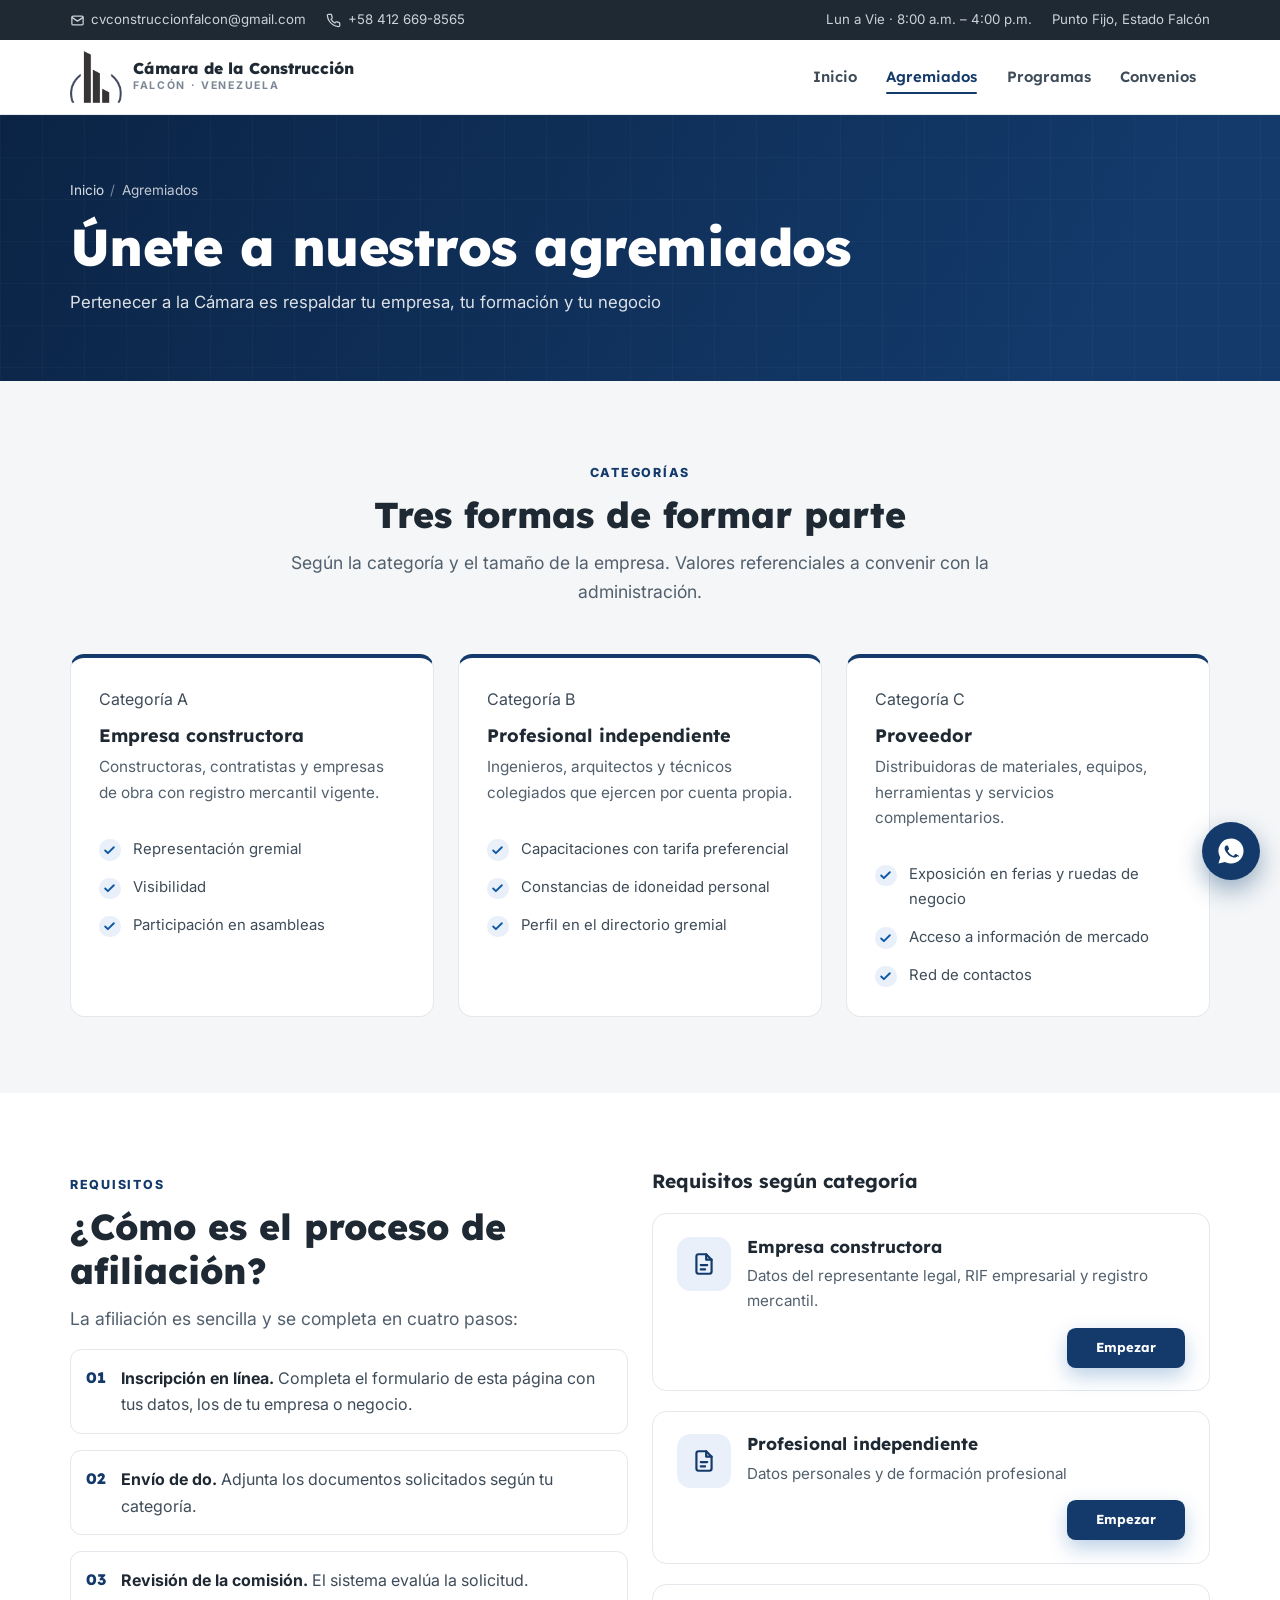
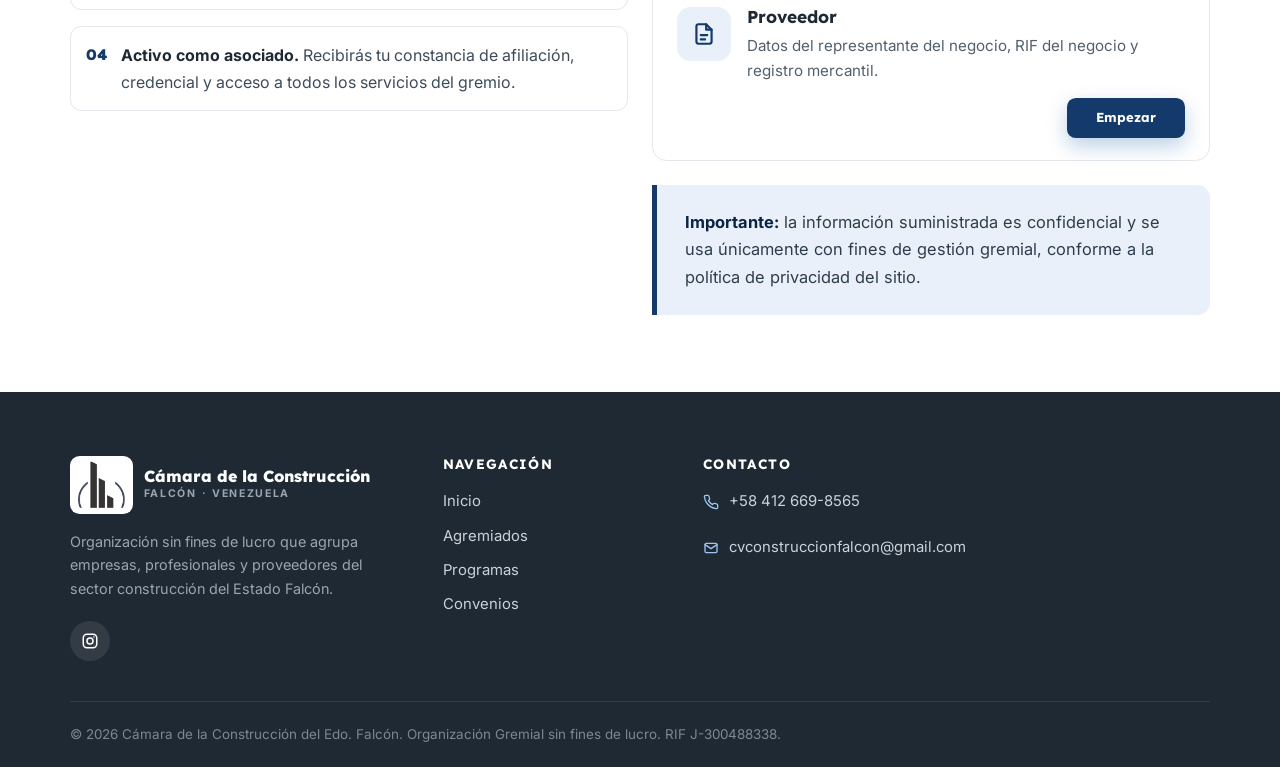
==== commit 849735ee: "Interfaz" ====
--- a/Cámara de Construcción del Estado Falcón/agremiados.html
+++ b/Cámara de Construcción del Estado Falcón/agremiados.html
@@ -29,7 +29,7 @@
 <div class="topbar">
     <div class="container topbar__inner">
       <div class="topbar__grupo">
-        <a href="correo:cvconstruccionfalcon@gmail.com">
+        <a href="mailto:cvconstruccionfalcon@gmail.com">
           <svg aria-hidden="true" viewBox="0 0 24 24" fill="none" stroke="currentColor" stroke-width="2" stroke-linecap="round" stroke-linejoin="round"><rect x="3" y="5" width="18" height="14" rx="2"/><path d="M3 7l9 6 9-6"/></svg>
           cvconstruccionfalcon@gmail.com
         </a>
@@ -111,7 +111,6 @@
               <li>Visibilidad</li>
               <li>Participación en asambleas</li>
             </ul>
-            <span class="precio-nota">Cuota anual: a convenir</span>
           </article>
 
           <article class="tarjeta tarjeta--acento reveal">
@@ -123,7 +122,6 @@
               <li>Constancias de idoneidad personal</li>
               <li>Perfil en el directorio gremial</li>
             </ul>
-            <span class="precio-nota">Cuota anual: plan preferencial</span>
           </article>
 
           <article class="tarjeta tarjeta--acento reveal">
@@ -135,7 +133,6 @@
               <li>Acceso a información de mercado</li>
               <li>Red de contactos</li>
             </ul>
-            <span class="precio-nota">Cuota anual: plan preferencial</span>
           </article>
         </div>
       </div>
@@ -246,8 +243,8 @@
                 <input id="emp-rif" name="emp-rif" type="text" placeholder="J-12345678-9" required>
               </div>
               <div class="campo campo--completo">
-                <label for="emp-rif">Registro mercantil<span class="obligatorio">*</span></label>
-                <input id="emp-rif" name="emp-rif" type="text" placeholder="123-45678" required>
+                <label for="emp-registro">Registro mercantil<span class="obligatorio">*</span></label>
+                <input id="emp-registro" name="emp-registro" type="text" placeholder="123-45678" required>
               </div>
           </div>
           <div class="formulario__pie">
@@ -297,16 +294,16 @@
                 <input id="pro-rif" name="pro-rif" type="text" placeholder="V-12345678-9" required>
               </div>
               <div class="campo campo--completo">
-                <label for="pro-rif">Profesión<span class="obligatorio">*</span></label>
-                <input id="pro-rif" name="pro-rif" type="text" placeholder="Ingeníero Mecánico" required>
-              </div>
-              <div class="campo campo--completo">
-                <label for="pro-rif">Institución Universitaria<span class="obligatorio">*</span></label>
-                <input id="pro-rif" name="pro-rif" type="text" placeholder="Universidad del Zulia" required>
-              </div>
-              <div class="campo campo--completo">
-                <label for="pro-rif">Año de graduación<span class="obligatorio">*</span></label>
-                <input id="pro-rif" name="pro-rif" type="text" placeholder="2018" required>
+                <label for="pro-profesion">Profesión<span class="obligatorio">*</span></label>
+                <input id="pro-profesion" name="pro-profesion" type="text" placeholder="Ingeníero Mecánico" required>
+              </div>
+              <div class="campo campo--completo">
+                <label for="pro-institucion">Institución Universitaria<span class="obligatorio">*</span></label>
+                <input id="pro-institucion" name="pro-institucion" type="text" placeholder="Universidad del Zulia" required>
+              </div>
+              <div class="campo campo--completo">
+                <label for="pro-anio-graduacion">Año de graduación<span class="obligatorio">*</span></label>
+                <input id="pro-anio-graduacion" name="pro-anio-graduacion" type="text" placeholder="2018" required>
               </div>
           </div>
           <div class="formulario__pie">
@@ -356,8 +353,8 @@
                 <input id="prov-rif" name="prov-rif" type="text" placeholder="J-12345678-9" required>
               </div>
               <div class="campo campo--completo">
-                <label for="emp-rif">Registro mercantil<span class="obligatorio">*</span></label>
-                <input id="emp-rif" name="emp-rif" type="text" placeholder="123-45678" required>
+                <label for="prov-registro">Registro mercantil<span class="obligatorio">*</span></label>
+                <input id="prov-registro" name="prov-registro" type="text" placeholder="123-45678" required>
               </div>
           </div>
           <div class="formulario__pie">
@@ -408,7 +405,7 @@
             </li>
             <li>
               <svg aria-hidden="true" viewBox="0 0 24 24" fill="none" stroke="currentColor" stroke-width="2" stroke-linecap="round" stroke-linejoin="round"><rect x="3" y="5" width="18" height="14" rx="2"/><path d="M3 7l9 6 9-6"/></svg>
-              <a href="gmail:cvconstruccionfalcon@gmail.com">cvconstruccionfalcon@gmail.com</a>
+              <a href="mailto:cvconstruccionfalcon@gmail.com">cvconstruccionfalcon@gmail.com</a>
             </li>
           </ul>
         </div>
